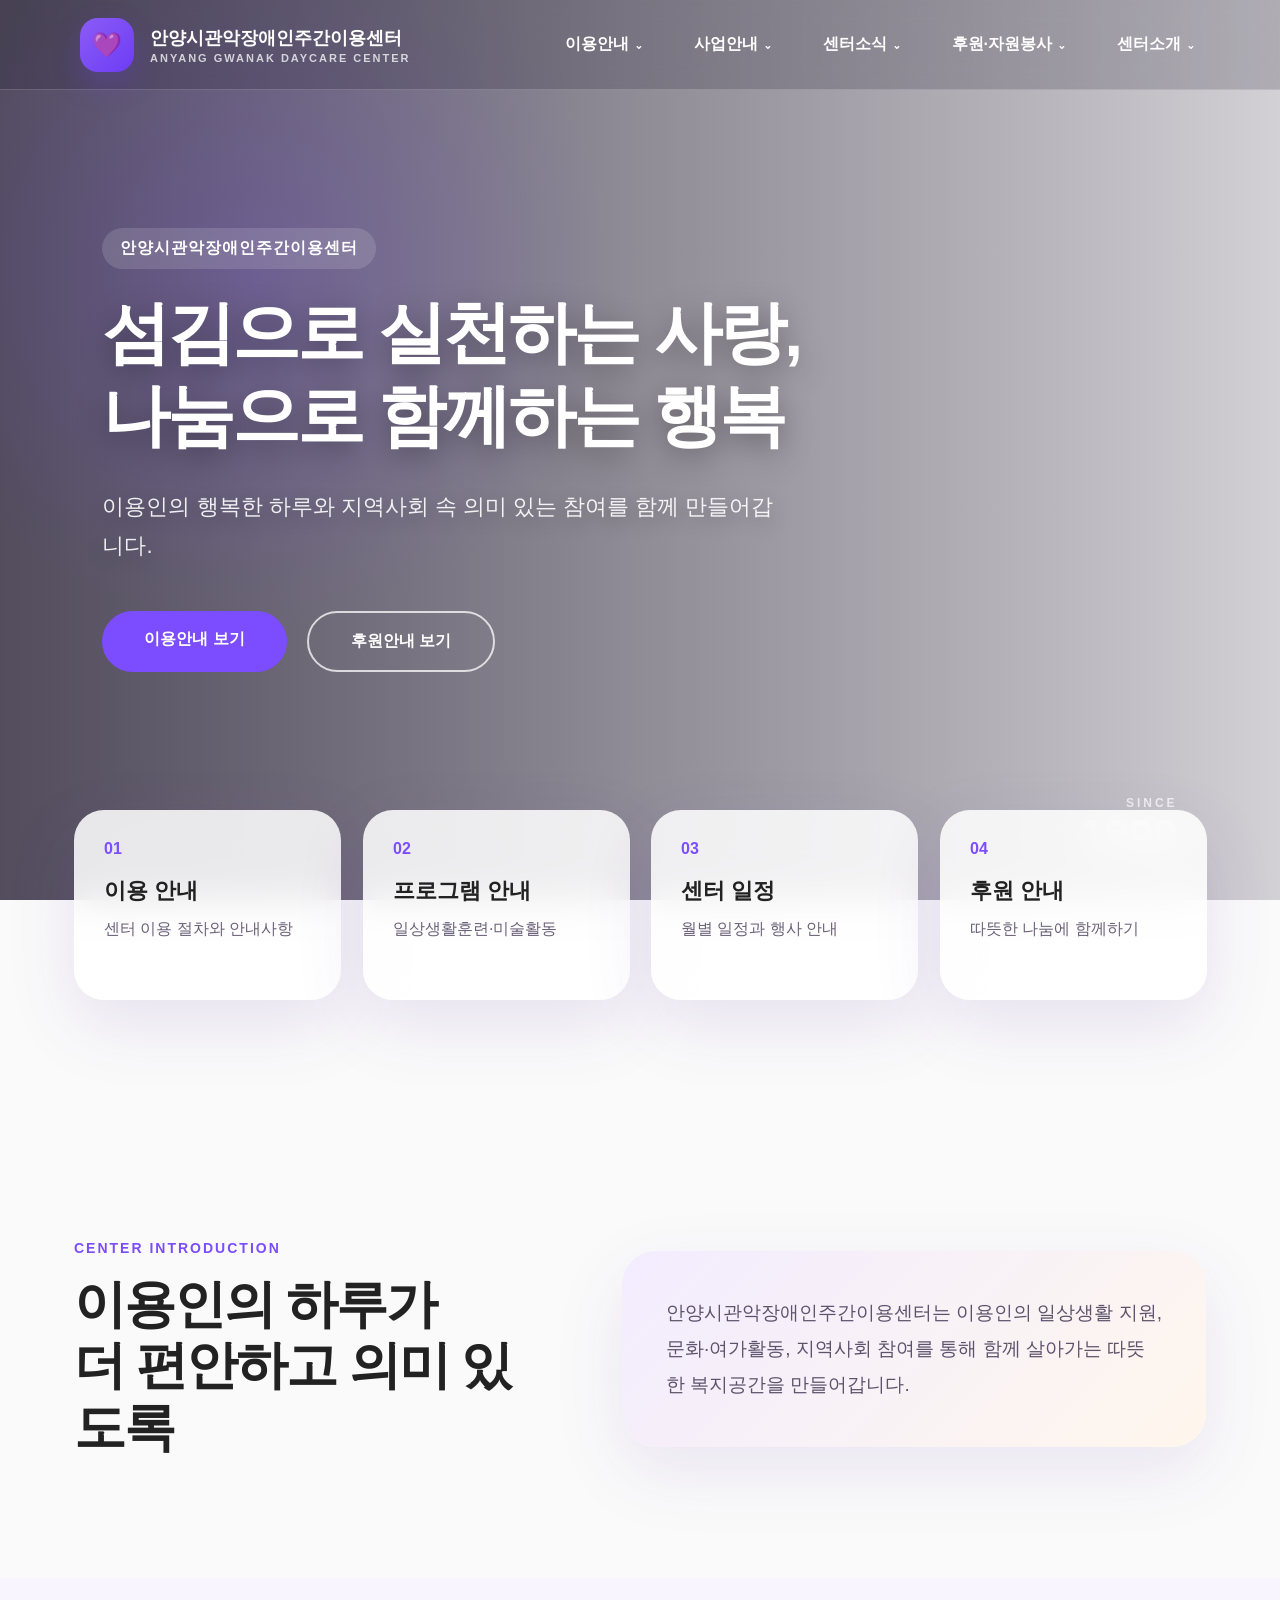
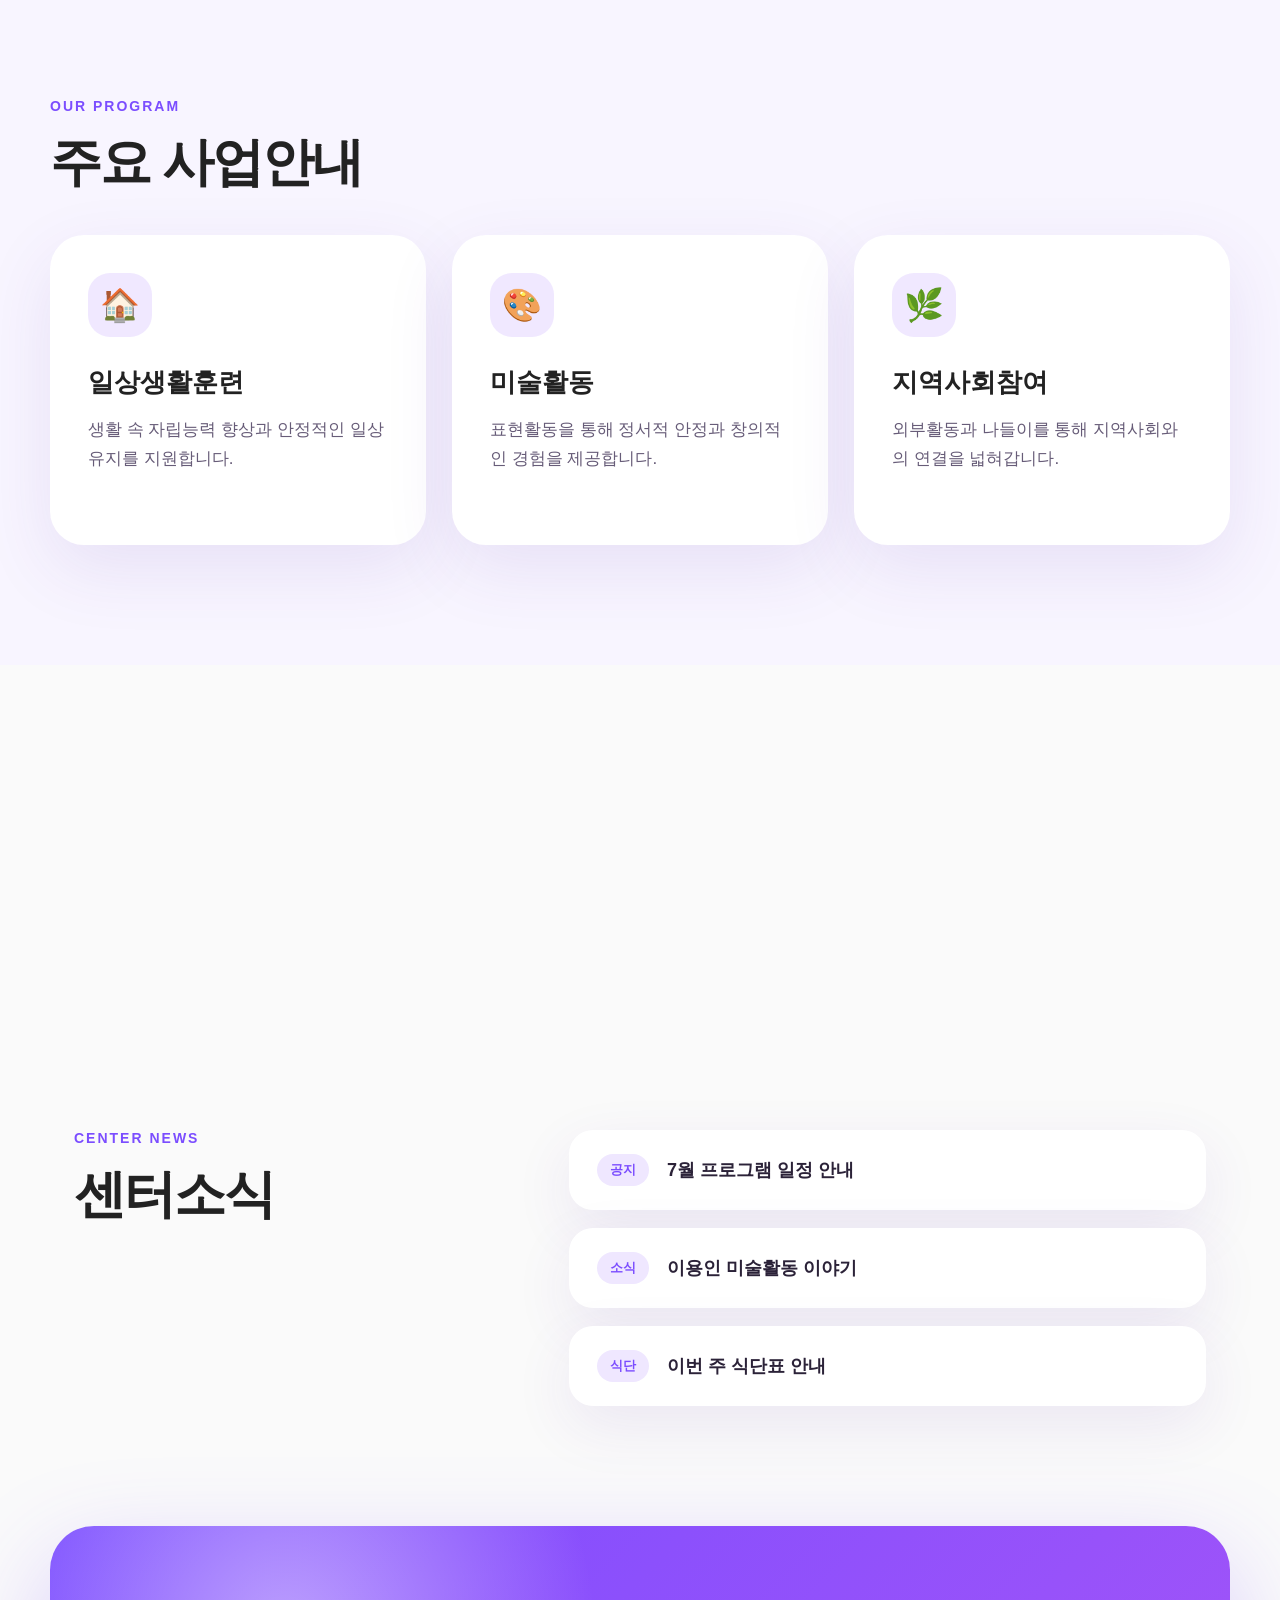
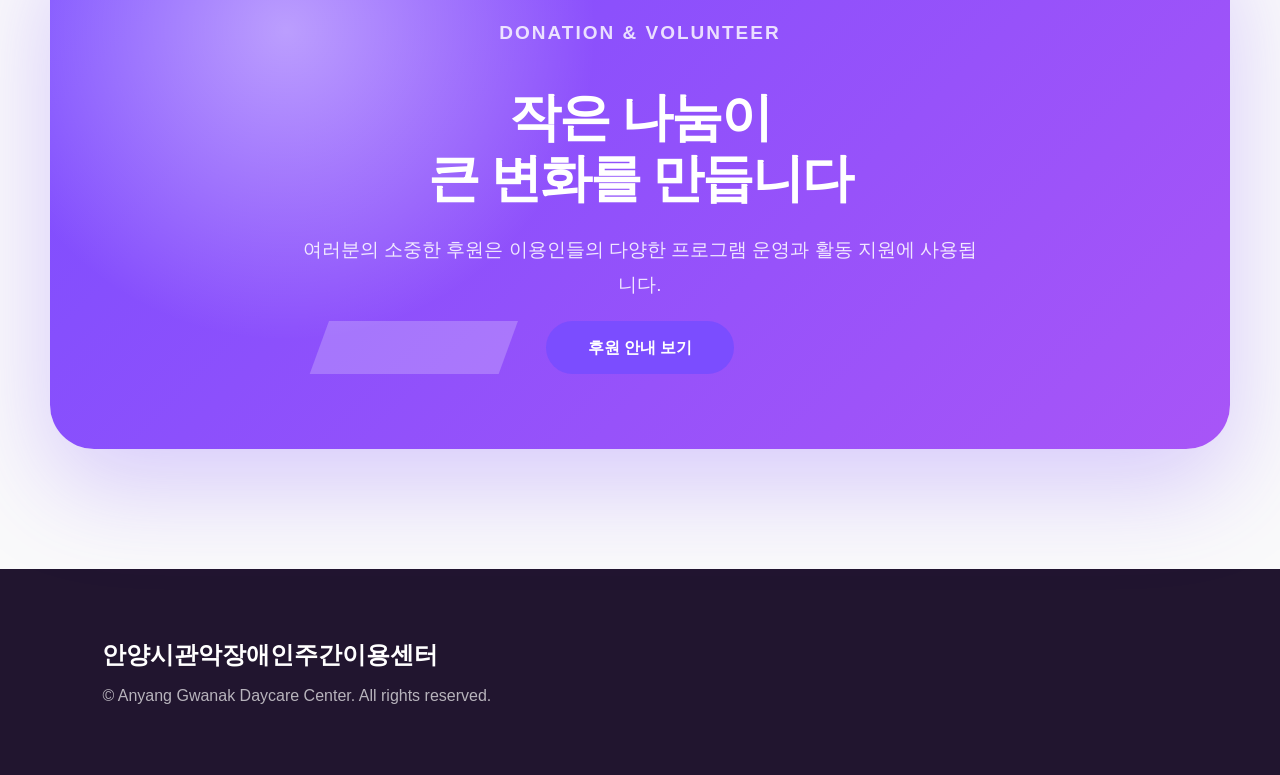
==== index.html @ 20624646 "Update index.html" ====
<!DOCTYPE html>
<html lang="ko">
<head>
  <meta charset="UTF-8" />
  <meta name="viewport" content="width=device-width, initial-scale=1.0" />
  <title>안양시관악장애인주간이용센터</title>
  <link rel="stylesheet" href="style.css" />
  <script defer src="script.js"></script>
</head>
<body>
  <header class="header">
    <a href="#" class="logo">

    <div class="logo-icon">💜</div>

    <div class="logo-text">

        <strong>안양시관악장애인주간이용센터</strong>

        <span>ANYANG GWANAK DAYCARE CENTER</span>

    </div>

</a>

    <nav class="nav">
      <div class="menu">
        <a href="pages/guide.html">이용안내 <span class="arrow">⌄</span></a>
        <div class="submenu">
          <a href="#">이용 안내</a>
          <a href="#">프로그램 안내</a>
          <a href="#">자주묻는 질문</a>
          <a href="#">찾아오시는 길</a>
        </div>
      </div>

      <div class="menu">
        <a href="pages/business.html">사업안내 <span class="arrow">⌄</span></a>
        <div class="submenu">
          <a href="#">일상생활훈련</a>
          <a href="#">미술활동</a>
        </div>
      </div>

      <div class="menu">
        <a href="#">센터소식 <span class="arrow">⌄</span></a>
        <div class="submenu">
          <a href="#">공지사항</a>
          <a href="#">센터이야기</a>
          <a href="#">센터 일정</a>
          <a href="#">식단표</a>
        </div>
      </div>

      <div class="menu">
        <a href="#">후원·자원봉사 <span class="arrow">⌄</span></a>
        <div class="submenu">
          <a href="#">후원 안내</a>
          <a href="#">자원봉사 안내</a>
          <a href="#">후원 이야기</a>
        </div>
      </div>

      <div class="menu">
       <a href="pages/center.html">센터소개 <span class="arrow">⌄</span></a>
        <div class="submenu">
          <a href="pages/greeting.html">인사말</a>
          <a href="#">법인 소개</a>
          <a href="#">센터 개요</a>
          <a href="#">미션·비전·CI</a>
          <a href="#">센터 연혁</a>
          <a href="#">직원 현황</a>
        </div>
      </div>
    </nav>
  </header>

  <main>
    <section class="hero reveal">
      <div class="hero-bg"></div>
      <p class="eyebrow">안양시관악장애인주간이용센터</p>
      <h1>섬김으로 실천하는 사랑,<br />나눔으로 함께하는 행복</h1>
      <p class="hero-desc">
        이용인의 행복한 하루와 지역사회 속 의미 있는 참여를 함께 만들어갑니다.
      </p>
      <div class="hero-buttons">
        <a href="#" class="btn primary">이용안내 보기</a>
        <a href="#" class="btn secondary">후원안내 보기</a>
      </div>
      <div class="scroll-guide">
  <span>SCROLL</span>
  <i></i>
</div>

<div class="since-box">
  <span>SINCE</span>
  <strong>1999</strong>
</div>
    </section>

    <section class="quick reveal">
      <a href="#" class="quick-card">
        <span>01</span>
        <strong>이용 안내</strong>
        <p>센터 이용 절차와 안내사항</p>
      </a>
      <a href="#" class="quick-card">
        <span>02</span>
        <strong>프로그램 안내</strong>
        <p>일상생활훈련·미술활동</p>
      </a>
      <a href="#" class="quick-card">
        <span>03</span>
        <strong>센터 일정</strong>
        <p>월별 일정과 행사 안내</p>
      </a>
      <a href="#" class="quick-card">
        <span>04</span>
        <strong>후원 안내</strong>
        <p>따뜻한 나눔에 함께하기</p>
      </a>
    </section>

    <section class="about reveal">
      <div>
        <p class="section-label">CENTER INTRODUCTION</p>
        <h2>이용인의 하루가<br />더 편안하고 의미 있도록</h2>
      </div>
      <p>
        안양시관악장애인주간이용센터는 이용인의 일상생활 지원,
        문화·여가활동, 지역사회 참여를 통해 함께 살아가는 따뜻한 복지공간을 만들어갑니다.
      </p>
    </section>

    
    <section class="program reveal">
      <div class="section-title">
        <p class="section-label">OUR PROGRAM</p>
        <h2>주요 사업안내</h2>
      </div>

      <div class="program-grid">
        <article class="program-card">
          <div class="icon">🏠</div>
          <h3>일상생활훈련</h3>
          <p>생활 속 자립능력 향상과 안정적인 일상 유지를 지원합니다.</p>
        </article>
        <article class="program-card">
          <div class="icon">🎨</div>
          <h3>미술활동</h3>
          <p>표현활동을 통해 정서적 안정과 창의적인 경험을 제공합니다.</p>
        </article>
        <article class="program-card">
          <div class="icon">🌿</div>
          <h3>지역사회참여</h3>
          <p>외부활동과 나들이를 통해 지역사회와의 연결을 넓혀갑니다.</p>
        </article>
      </div>
    </section>

<section class="stats reveal">
  <div class="stat-card">
    <strong class="counter" data-target="1999">0</strong>
    <span>개소연도</span>
  </div>

  <div class="stat-card">
    <strong><span class="counter" data-target="27">0</span>년</strong>
    <span>함께한 시간</span>
  </div>

  <div class="stat-card">
    <strong><span class="counter" data-target="26">0</span>명</strong>
    <span>이용인 현황</span>
  </div>
</section>
    <section class="news reveal">
      <div>
        <p class="section-label">CENTER NEWS</p>
        <h2>센터소식</h2>
      </div>

      <div class="news-list">
        <a href="#"><span>공지</span> 7월 프로그램 일정 안내</a>
        <a href="#"><span>소식</span> 이용인 미술활동 이야기</a>
        <a href="#"><span>식단</span> 이번 주 식단표 안내</a>
      </div>
    </section>

    <section class="donation reveal">
      <p class="section-label">DONATION & VOLUNTEER</p>
      <h2>작은 나눔이<br />큰 변화를 만듭니다</h2>
      <p>
        여러분의 소중한 후원은 이용인들의 다양한 프로그램 운영과 활동 지원에 사용됩니다.
      </p>
      <a href="#" class="btn primary">후원 안내 보기</a>
    </section>
  </main>

  <footer class="footer">
    <strong>안양시관악장애인주간이용센터</strong>
    <p>© Anyang Gwanak Daycare Center. All rights reserved.</p>
  </footer>
</body>
</html>
---- style.css ----
/* ===========================
   RESET
=========================== */

*{
    margin:0;
    padding:0;
    box-sizing:border-box;
}

html{
    scroll-behavior:smooth;
}

body{
    font-family:'Pretendard','Noto Sans KR',sans-serif;
    background:#fafafa;
    color:#222;
    overflow-x:hidden;
}

a{
    text-decoration:none;
    color:inherit;
}

img{
    width:100%;
    display:block;
}
/* ===========================
HEADER
=========================== */

.header{

    position:fixed;

    top:0;

    left:0;

    width:100%;

    height:90px;

    display:flex;

    justify-content:space-between;

    align-items:center;

    padding:0 80px;

    z-index:999;

    background:rgba(255,255,255,.65);

    backdrop-filter:blur(18px);

    border-bottom:1px solid rgba(255,255,255,.3);

    transition:.4s;
}

.logo{

    font-size:23px;

    font-weight:800;

    color:#6D3CF5;

}

.nav{

    display:flex;

    gap:40px;

}
.hero {
  height: 100vh;
  display: flex;
  flex-direction: column;
  justify-content: center;
  align-items: flex-start;
  text-align: left;
  position: relative;
  overflow: hidden;
  padding: 0 8%;
  color: white;

background:
linear-gradient(
90deg,
rgba(20,12,35,.48),
rgba(20,12,35,.10)
),
url("hero.jpg") center 22% / cover no-repeat;
}
.hero h1 {
  max-width: 900px;
  font-size: 68px;
  line-height: 1.22;
  letter-spacing: -3px;
  font-weight: 900;
  margin-bottom: 30px;
  text-shadow: 0 8px 30px rgba(0,0,0,0.35);
}
.hero-desc {
  width: 680px;
  max-width: 90%;
  font-size: 22px;
  color: rgba(255,255,255,0.9);
  line-height: 1.8;
  text-shadow: 0 6px 20px rgba(0,0,0,0.3);
}
.hero-buttons{

    display:flex;

    gap:20px;

    margin-top:45px;

}
.btn{

    padding:18px 42px;

    border-radius:999px;

    font-weight:700;

    transition:.3s;

}

.primary{

    background:#7B4DFF;

    color:white;

}

.primary:hover{

    transform:translateY(-6px);

    box-shadow:0 20px 40px rgba(123,77,255,.25);

}

.secondary{

    border:2px solid #7B4DFF;

    color:#7B4DFF;

}

.secondary:hover{

    background:#7B4DFF;

    color:white;

}
.eyebrow {
  display: inline-block;
  margin-bottom: 22px;
  padding: 10px 18px;
  border-radius: 999px;
  background: rgba(123, 77, 255, 0.1);
  color: #6d3cf5;
  font-weight: 800;
  letter-spacing: 1px;
}

.menu {
  position: relative;
}

.menu>a{

display:flex;

align-items:center;

height:90px;

padding:0 6px;

font-weight:700;

color:white;

transition:.3s;

position:relative;

}
.menu>a::after{

content:"";

position:absolute;

left:0;

bottom:24px;

width:0;

height:3px;

border-radius:20px;

background:#8B5CF6;

transition:.3s;

}

.menu:hover>a::after{

width:100%;

}

.menu:hover>a{

color:#A78BFA;

}

.submenu{

position:absolute;

top:88px;

left:50%;

transform:translateX(-50%) translateY(18px);

width:230px;

padding:14px;

background:rgba(255,255,255,.92);

backdrop-filter:blur(25px);

border-radius:22px;

box-shadow:0 30px 70px rgba(0,0,0,.12);

opacity:0;

visibility:hidden;

transition:.35s;

}

.menu:hover .submenu {
  opacity: 1;
  visibility: visible;
  transform: translateX(-50%) translateY(0);
}

.submenu a{

display:block;

padding:14px 16px;

border-radius:14px;

font-size:15px;

font-weight:600;

transition:.25s;

color:#444;

}

.submenu a:hover{

background:#F3EDFF;

color:#6D3CF5;

padding-left:24px;

}

.submenu a:hover {
  background: #f0e8ff;
  color: #6d3cf5;
}

.quick {
  max-width: 1180px;
  margin: -90px auto 120px;
  padding: 0 24px;
  display: grid;
  grid-template-columns: repeat(4, 1fr);
  gap: 22px;
  position: relative;
  z-index: 5;
}

.quick-card {
  min-height: 190px;
  padding: 30px;
  border-radius: 30px;
  background: rgba(255, 255, 255, 0.86);
  backdrop-filter: blur(18px);
  box-shadow: 0 24px 70px rgba(91, 49, 168, 0.12);
  transition: 0.3s;
}

.quick-card:hover {
  transform: translateY(-10px);
  box-shadow: 0 34px 80px rgba(91, 49, 168, 0.18);
}

.quick-card span {
  color: #7b4dff;
  font-weight: 900;
}

.quick-card strong {
  display: block;
  margin: 18px 0 10px;
  font-size: 22px;
}

.quick-card p {
  color: #6b6178;
  line-height: 1.6;
}
.about {
  max-width: 1180px;
  margin: 0 auto;
  padding: 120px 24px;
  display: grid;
  grid-template-columns: 0.9fr 1.1fr;
  gap: 70px;
  align-items: center;
}

.section-label {
  margin-bottom: 18px;
  color: #7b4dff;
  font-size: 14px;
  font-weight: 900;
  letter-spacing: 2px;
}

.about h2,
.section-title h2,
.news h2,
.donation h2 {
  font-size: 52px;
  line-height: 1.18;
  letter-spacing: -2px;
  font-weight: 900;
}

.about > p {
  padding: 44px;
  border-radius: 34px;
  background: linear-gradient(135deg, #f2ecff, #fff7ed);
  color: #5d536c;
  font-size: 19px;
  line-height: 1.9;
  box-shadow: 0 24px 70px rgba(91, 49, 168, 0.1);
}

.program {
  padding: 120px 24px;
  background: #f8f5ff;
}

.section-title {
  max-width: 1180px;
  margin: 0 auto 42px;
}

.program-grid {
  max-width: 1180px;
  margin: 0 auto;
  display: grid;
  grid-template-columns: repeat(3, 1fr);
  gap: 26px;
}

.program-card {
  min-height: 310px;
  padding: 38px;
  border-radius: 34px;
  background: white;
  box-shadow: 0 24px 70px rgba(91, 49, 168, 0.1);
  transition: 0.3s;
}

.program-card:hover {
  transform: translateY(-10px);
  box-shadow: 0 36px 90px rgba(91, 49, 168, 0.16);
}

.icon {
  width: 64px;
  height: 64px;
  margin-bottom: 28px;
  display: flex;
  align-items: center;
  justify-content: center;
  border-radius: 22px;
  background: #f0e8ff;
  font-size: 32px;
}

.program-card h3 {
  margin-bottom: 16px;
  font-size: 26px;
}

.program-card p {
  color: #675c78;
  font-size: 17px;
  line-height: 1.7;
}
.news {
  max-width: 1180px;
  margin: 0 auto;
  padding: 120px 24px;
  display: grid;
  grid-template-columns: 0.8fr 1.2fr;
  gap: 70px;
  align-items: start;
}

.news-list {
  display: grid;
  gap: 18px;
}

.news-list a {
  display: flex;
  align-items: center;
  gap: 18px;
  padding: 24px 28px;
  border-radius: 24px;
  background: white;
  box-shadow: 0 20px 60px rgba(91, 49, 168, 0.09);
  color: #2b2238;
  font-size: 18px;
  font-weight: 700;
  transition: 0.3s;
}

.news-list a:hover {
  transform: translateX(10px);
  background: #f7f2ff;
}

.news-list span {
  padding: 7px 13px;
  border-radius: 999px;
  background: #efe7ff;
  color: #7b4dff;
  font-size: 13px;
  font-weight: 900;
}

.donation {
  margin: 0 auto 120px;
  max-width: 1180px;
  padding: 90px 50px;
  text-align: center;
  border-radius: 44px;
  background:
    radial-gradient(circle at 20% 20%, rgba(255,255,255,0.45), transparent 30%),
    linear-gradient(135deg, #7b4dff, #a855f7);
  color: white;
  box-shadow: 0 36px 100px rgba(123, 77, 255, 0.28);
}

.donation .section-label {
  color: rgba(255, 255, 255, 0.82);
}

.donation h2 {
  margin-bottom: 24px;
}

.donation p {
  max-width: 680px;
  margin: 0 auto 36px;
  color: rgba(255, 255, 255, 0.86);
  font-size: 19px;
  line-height: 1.8;
}

.footer {
  padding: 70px 8%;
  background: #21152f;
  color: white;
}

.footer strong {
  display: block;
  margin-bottom: 16px;
  font-size: 24px;
}

.footer p {
  color: rgba(255, 255, 255, 0.68);
}
/* ===========================
SCROLL ANIMATION
=========================== */

.reveal{

    opacity:0;

    transform:translateY(80px);

    transition:1s;

}

.reveal.active{

    opacity:1;

    transform:translateY(0);

}
/* ===========================
   HOVER EFFECTS
=========================== */

.program-card,
.quick-card,
.news-list a {
  will-change: transform;
}

.btn {
  position: relative;
  overflow: hidden;
}

.btn::after {
  content: "";
  position: absolute;
  inset: 0;
  background: rgba(255,255,255,0.22);
  transform: translateX(-120%) skewX(-20deg);
  transition: 0.5s;
}

.btn:hover::after {
  transform: translateX(120%) skewX(-20deg);
}


/* ===========================
   RESPONSIVE
=========================== */

@media (max-width: 1024px) {
  .header {
    padding: 0 28px;
  }

  .nav {
    gap: 22px;
  }

  .hero h1 {
    font-size: 56px;
  }

  .quick {
    grid-template-columns: repeat(2, 1fr);
  }

  .about,
  .news {
    grid-template-columns: 1fr;
  }

  .program-grid {
    grid-template-columns: 1fr;
  }
}

@media (max-width: 768px) {
  .header {
    height: auto !important;
    min-height: 78px;
    padding: 18px 20px;
    display: block;
    text-align: center;
  }

  .logo {
    display: block;
    margin-bottom: 10px;
    font-size: 18px;
  }

  .nav {
    flex-wrap: wrap;
    justify-content: center;
    gap: 12px;
  }

  .menu > a {
    padding: 8px 0;
    font-size: 14px;
  }

  .submenu {
    display: none;
  }

  .hero {
    height: auto;
    min-height: 92vh;
    padding: 160px 22px 110px;
  }

  .hero h1 {
    font-size: 42px;
    letter-spacing: -1.5px;
  }

  .hero-desc {
    font-size: 17px;
  }

  .hero-buttons {
    flex-direction: column;
    width: 100%;
    max-width: 320px;
  }

  .btn {
    text-align: center;
  }

  .quick {
    margin: -60px auto 70px;
    grid-template-columns: 1fr;
  }

  .about,
  .program,
  .news {
    padding: 80px 22px;
  }

  .about h2,
  .section-title h2,
  .news h2,
  .donation h2 {
    font-size: 36px;
  }

  .about > p {
    padding: 30px;
    font-size: 17px;
  }

  .donation {
    margin: 0 22px 80px;
    padding: 64px 26px;
    border-radius: 34px;
  }

  .footer {
    padding: 54px 22px;
  }
}
.stats {
  max-width: 1180px;
  margin: 0 auto 120px;
  padding: 0 24px;
  display: grid;
  grid-template-columns: repeat(3, 1fr);
  gap: 22px;
}

.stat-card {
  padding: 34px 24px;
  border-radius: 30px;
  text-align: center;
  background: #fff;
  box-shadow: 0 24px 70px rgba(91, 49, 168, 0.1);
}

.stat-card strong {
  display: block;
  font-size: 46px;
  color: #7b4dff;
  font-weight: 900;
}

.stat-card span {
  display: block;
  margin-top: 10px;
  color: #5d536c;
  font-weight: 700;
}

@media (max-width: 768px) {
  .stats {
    grid-template-columns: repeat(1fr);
    margin-bottom: 80px;
  }

  .stat-card strong {
    font-size: 36px;
  }
}
/* ======================
LOGO
====================== */

.logo{

display:flex;

align-items:center;

gap:16px;

}

.logo-icon{

width:54px;

height:54px;

border-radius:18px;

background:linear-gradient(135deg,#8B5CF6,#6D3CF5);

display:flex;

justify-content:center;

align-items:center;

font-size:24px;

box-shadow:0 12px 28px rgba(109,60,245,.25);

}

.logo-text{

display:flex;

flex-direction:column;

}

.logo-text strong{

font-size:18px;

font-weight:800;

color:white;

}

.logo-text span{

font-size:11px;

letter-spacing:2px;

color:rgba(255,255,255,.75);

margin-top:2px;

}
/* ======================
   HEADER SCROLLED STATE
====================== */

.header.scrolled {
  height: 74px;
  background: rgba(255,255,255,0.92);
  backdrop-filter: blur(20px);
  box-shadow: 0 12px 40px rgba(0,0,0,.08);
}

/* 로고 */
.header.scrolled .logo-text strong {
  color: #222;
}

.header.scrolled .logo-text span {
  color: #666;
}

/* 메뉴 */
.header.scrolled .menu > a {
  color: #222;
  text-shadow: none;
}

/* 메뉴 Hover */
.header.scrolled .menu:hover > a {
  color: #6D3CF5;
}


/* ======================
   HERO ZOOM EFFECT
====================== */

.hero {
  background-attachment: fixed;
}

.hero::after {
  content: "";
  position: absolute;
  inset: 0;
  background:
    radial-gradient(circle at 20% 30%, rgba(123,77,255,.22), transparent 30%),
    linear-gradient(
      90deg,
      rgba(20,12,35,.48),
      rgba(20,12,35,.24),
      rgba(20,12,35,.08)
    );
  z-index: 0;
}

.hero > * {
  position: relative;
  z-index: 1;
}

.hero h1 {
  animation: heroTitle 1.1s ease both;
}

.hero-desc,
.hero-buttons,
.eyebrow {
  animation: heroFade 1.1s ease both;
}

.hero-desc {
  animation-delay: .15s;
}

.hero-buttons {
  animation-delay: .3s;
}

@keyframes heroTitle {
  from {
    opacity: 0;
    transform: translateY(34px);
  }
  to {
    opacity: 1;
    transform: translateY(0);
  }
}

@keyframes heroFade {
  from {
    opacity: 0;
    transform: translateY(24px);
  }
  to {
    opacity: 1;
    transform: translateY(0);
  }
}
/* HEADER FIX */
.header {
  background: rgba(20, 12, 35, 0.18) !important;
  backdrop-filter: blur(14px);
  border-bottom: 1px solid rgba(255,255,255,0.18);
}

.header .menu > a,
.header .logo-text strong {
  color: white !important;
}

.header .logo-text span {
  color: rgba(255,255,255,0.75) !important;
}

.header.scrolled {
  background: rgba(255,255,255,0.94) !important;
  box-shadow: 0 12px 40px rgba(0,0,0,.08);
}

.header.scrolled .menu > a,
.header.scrolled .logo-text strong {
  color: #222 !important;
}

.header.scrolled .logo-text span {
  color: #666 !important;
}
/* ======================
   NAV ARROW
====================== */

.arrow {
  display: inline-block;
  margin-left: 6px;
  font-size: 13px;
  transition: transform .3s;
}

.menu:hover .arrow {
  transform: rotate(180deg);
}


/* ======================
   HERO DETAILS
====================== */

.scroll-guide {
  position: absolute;
  left: 8%;
  bottom: 42px;
  display: flex;
  align-items: center;
  gap: 14px;
  color: rgba(255,255,255,.85);
  font-size: 12px;
  font-weight: 800;
  letter-spacing: 3px;
}

.scroll-guide i {
  display: block;
  width: 42px;
  height: 1px;
  background: rgba(255,255,255,.7);
  position: relative;
  overflow: hidden;
}

.scroll-guide i::after {
  content: "";
  position: absolute;
  left: -100%;
  top: 0;
  width: 100%;
  height: 100%;
  background: white;
  animation: scrollLine 1.8s infinite;
}

@keyframes scrollLine {
  to {
    left: 100%;
  }
}

.since-box {
  position: absolute;
  right: 8%;
  bottom: 42px;
  color: white;
  text-align: right;
}

.since-box span {
  display: block;
  font-size: 12px;
  font-weight: 800;
  letter-spacing: 3px;
  opacity: .72;
}

.since-box strong {
  display: block;
  margin-top: 4px;
  font-size: 44px;
  line-height: 1;
  font-weight: 900;
}


/* Hero text refinement */

.hero .eyebrow {
  background: rgba(255,255,255,.14);
  color: white;
  backdrop-filter: blur(10px);
}

.hero .secondary {
  color: white;
  border-color: rgba(255,255,255,.75);
}

.hero .secondary:hover {
  background: white;
  color: #6D3CF5;
}
/* ======================
   SUB PAGE
====================== */

.sub-page {
  background: #fff;
}

.sub-hero {
  min-height: 46vh;
  padding: 160px 8% 80px;
  background:
    linear-gradient(135deg, rgba(123,77,255,.12), rgba(255,247,237,.9)),
    #fff;
}

.sub-hero h1 {
  margin-top: 14px;
  font-size: 64px;
  letter-spacing: -3px;
  font-weight: 900;
  color: #21152f;
}

.sub-hero p:last-child {
  margin-top: 18px;
  font-size: 20px;
  color: #675c78;
}

.greeting-wrap {
  max-width: 1180px;
  margin: 0 auto;
  padding: 110px 24px 130px;
  display: grid;
  grid-template-columns: 0.9fr 1.1fr;
  gap: 80px;
}

.greeting-title span {
  color: #7b4dff;
  font-weight: 900;
  letter-spacing: 2px;
}

.greeting-title h2 {
  margin-top: 18px;
  font-size: 42px;
  line-height: 1.35;
  letter-spacing: -2px;
}

.greeting-content {
  padding: 48px;
  border-radius: 36px;
  background: #f8f5ff;
}

.greeting-content p {
  margin-bottom: 22px;
  color: #4f455e;
  font-size: 18px;
  line-height: 1.9;
}

.signature {
  margin-top: 42px;
  padding-top: 28px;
  border-top: 1px solid rgba(123,77,255,.16);
  text-align: right;
}

.signature span {
  display: block;
  color: #766985;
  font-weight: 700;
}

.signature strong {
  display: block;
  margin-top: 8px;
  font-size: 28px;
  color: #21152f;
}

@media (max-width: 768px) {
  .sub-hero {
    padding: 140px 22px 70px;
  }

  .sub-hero h1 {
    font-size: 46px;
  }

  .greeting-wrap {
    grid-template-columns: 1fr;
    padding: 80px 22px;
    gap: 40px;
  }

  .greeting-title h2 {
    font-size: 32px;
  }

  .greeting-content {
    padding: 32px;
  }
}
/* ======================
   SUB COMMON LAYOUT
====================== */

.breadcrumb {
  max-width: 1180px;
  margin: 34px auto 0;
  padding: 0 24px;
  display: flex;
  gap: 10px;
  align-items: center;
  color: #766985;
  font-size: 14px;
  font-weight: 700;
}

.breadcrumb a {
  color: #7b4dff;
}

.breadcrumb span::before,
.breadcrumb strong::before {
  content: ">";
  margin-right: 10px;
  color: #c4b5d8;
}

.breadcrumb strong {
  color: #21152f;
}

.sub-layout {
  max-width: 1180px;
  margin: 0 auto;
  padding: 70px 24px 130px;
  display: grid;
  grid-template-columns: 260px 1fr;
  gap: 70px;
  align-items: start;
}

.side-menu {
  position: sticky;
  top: 110px;
  padding: 28px;
  border-radius: 28px;
  background: #f8f5ff;
}

.side-menu h3 {
  margin-bottom: 18px;
  font-size: 24px;
  color: #21152f;
}

.side-menu a {
  display: block;
  padding: 14px 16px;
  border-radius: 14px;
  color: #5d536c;
  font-weight: 800;
  transition: 0.25s;
}

.side-menu a:hover,
.side-menu a.active {
  background: white;
  color: #7b4dff;
  box-shadow: 0 12px 28px rgba(91,49,168,.1);
}

.sub-content {
  min-width: 0;
}

.sub-content.greeting-content {
  padding: 54px;
  border-radius: 38px;
  background: white;
  box-shadow: 0 30px 80px rgba(91,49,168,.1);
}

@media (max-width: 768px) {
  .breadcrumb {
    margin-top: 24px;
    overflow-x: auto;
    white-space: nowrap;
  }

  .sub-layout {
    grid-template-columns: 1fr;
    padding: 50px 22px 90px;
    gap: 32px;
  }

  .side-menu {
    position: static;
  }

  .sub-content.greeting-content {
    padding: 32px;
  }
}
/* ==========================
CENTER MENU
========================== */

.center-menu{

max-width:1200px;

margin:90px auto 140px;

padding:0 24px;

display:grid;

grid-template-columns:repeat(2,1fr);

gap:30px;

}

.center-card{

display:flex;

justify-content:space-between;

align-items:center;

padding:42px;

border-radius:30px;

background:white;

box-shadow:0 20px 60px rgba(0,0,0,.08);

transition:.35s;

}

.center-card:hover{

transform:translateY(-10px);

box-shadow:0 30px 80px rgba(109,60,245,.15);

}

.center-card span{

color:#7B4DFF;

font-weight:900;

}

.center-card h3{

margin:12px 0;

font-size:28px;

}

.center-card p{

color:#666;

line-height:1.7;

}

.center-card strong{

font-size:38px;

color:#7B4DFF;

transition:.3s;

}

.center-card:hover strong{

transform:translateX(8px);

}

@media(max-width:768px){

.center-menu{

grid-template-columns:1fr;

}

}
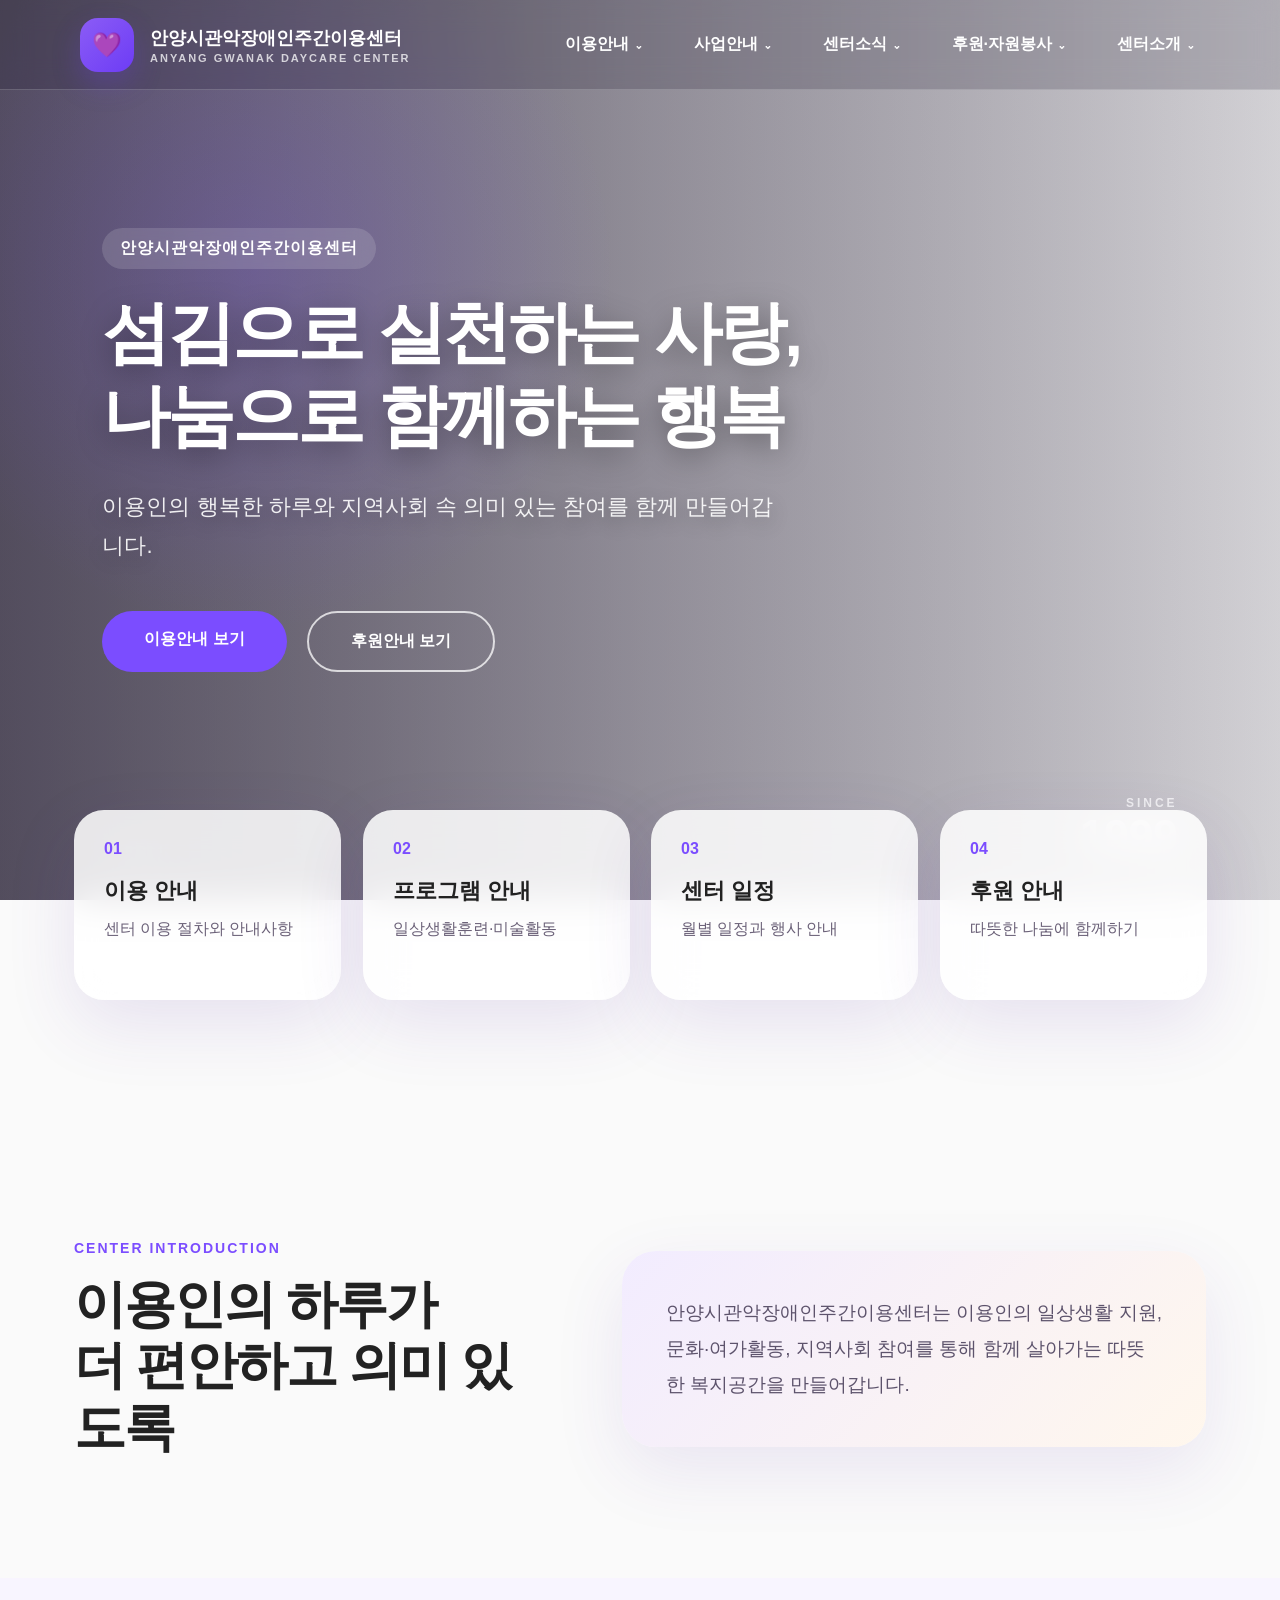
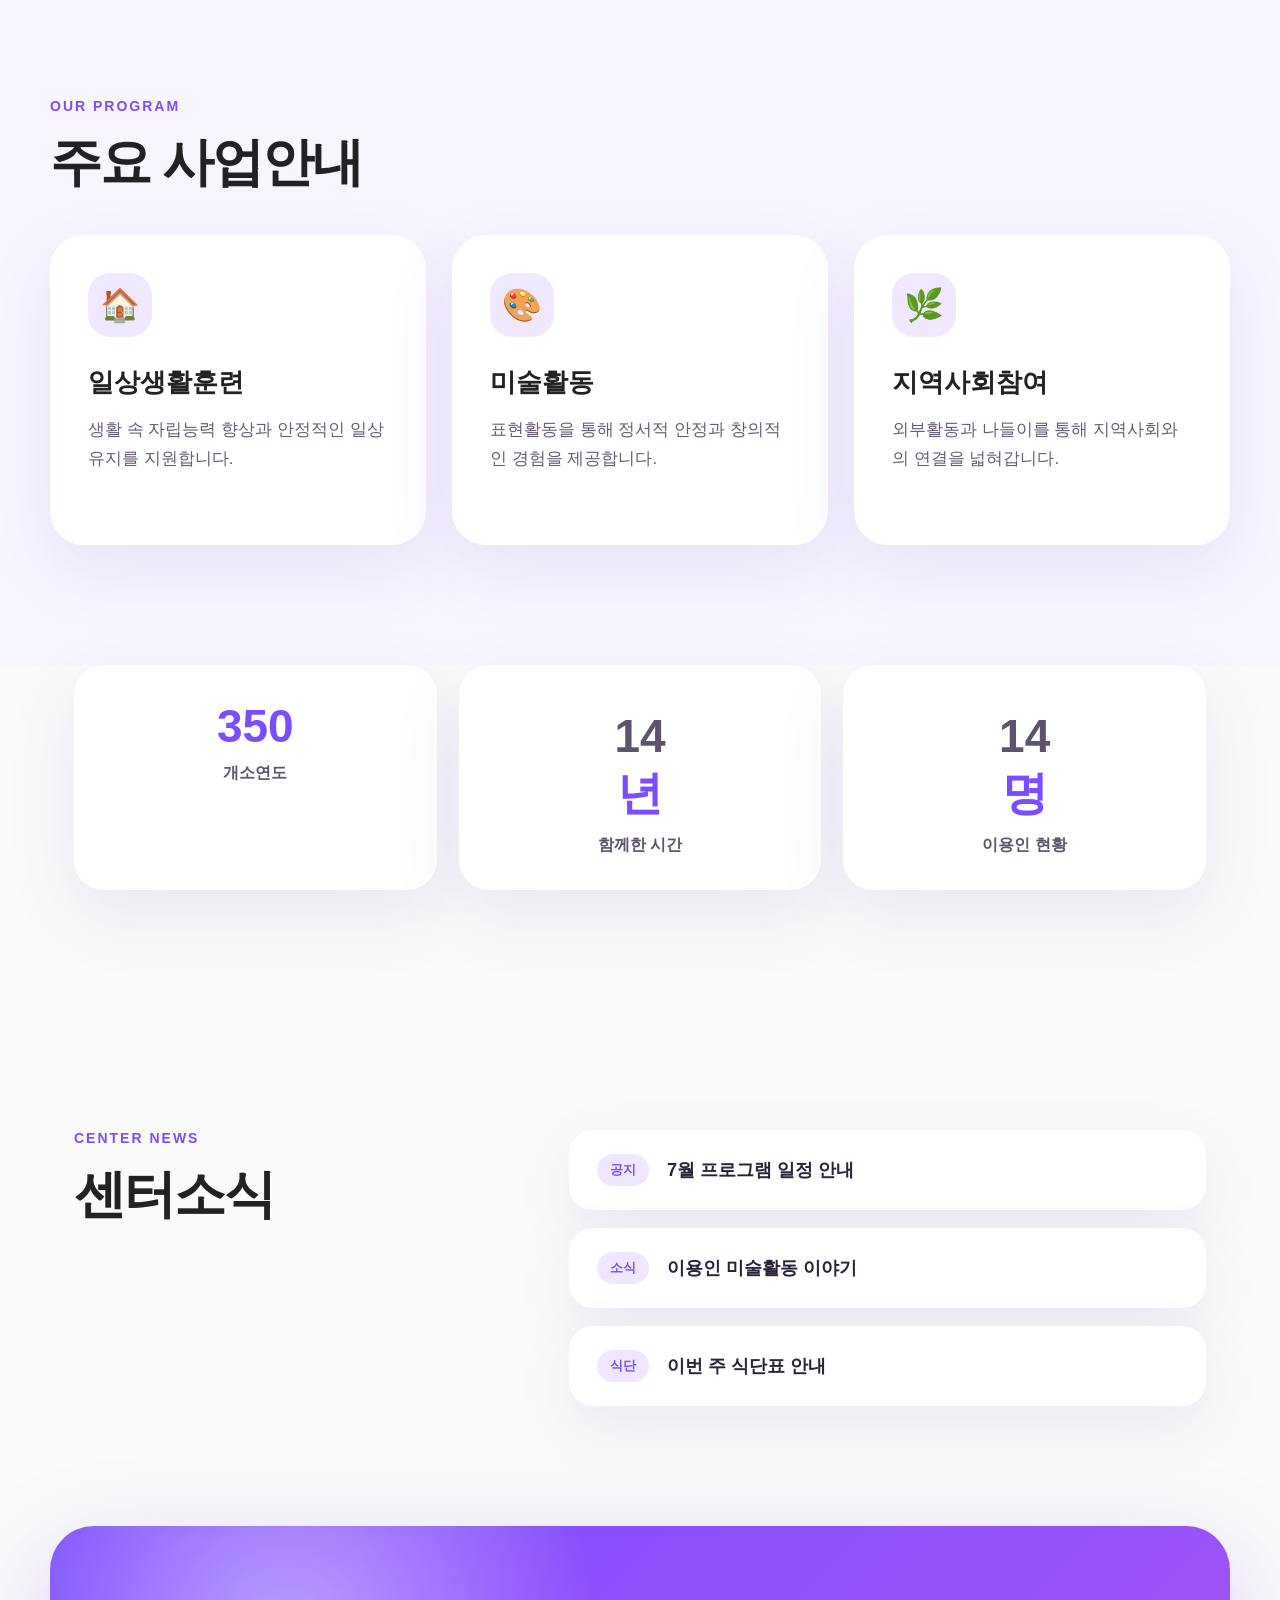
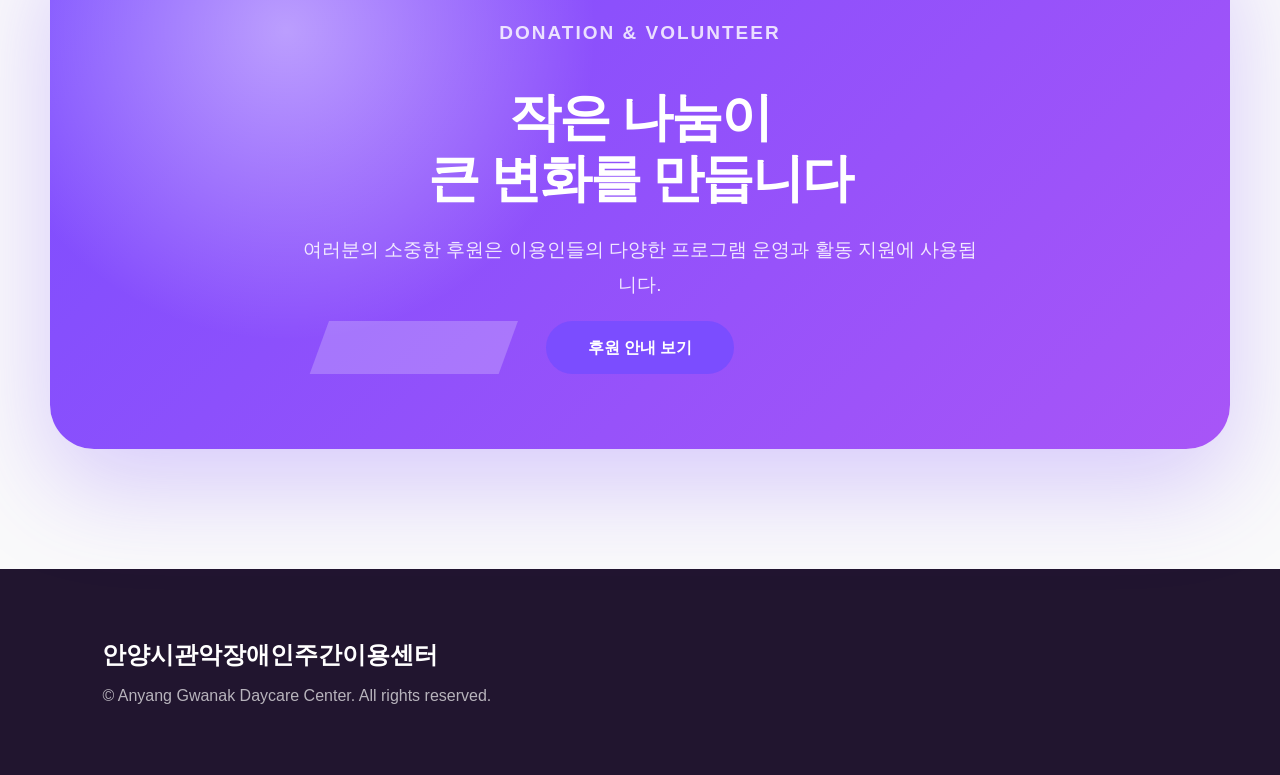
==== commit 8471f94a: "Update index.html" ====
--- a/index.html
+++ b/index.html
@@ -43,7 +43,7 @@
       </div>
 
       <div class="menu">
-        <a href="#">센터소식 <span class="arrow">⌄</span></a>
+        <a href="pages/news.html">센터소식 <span class="arrow">⌄</span></a>
         <div class="submenu">
           <a href="#">공지사항</a>
           <a href="#">센터이야기</a>
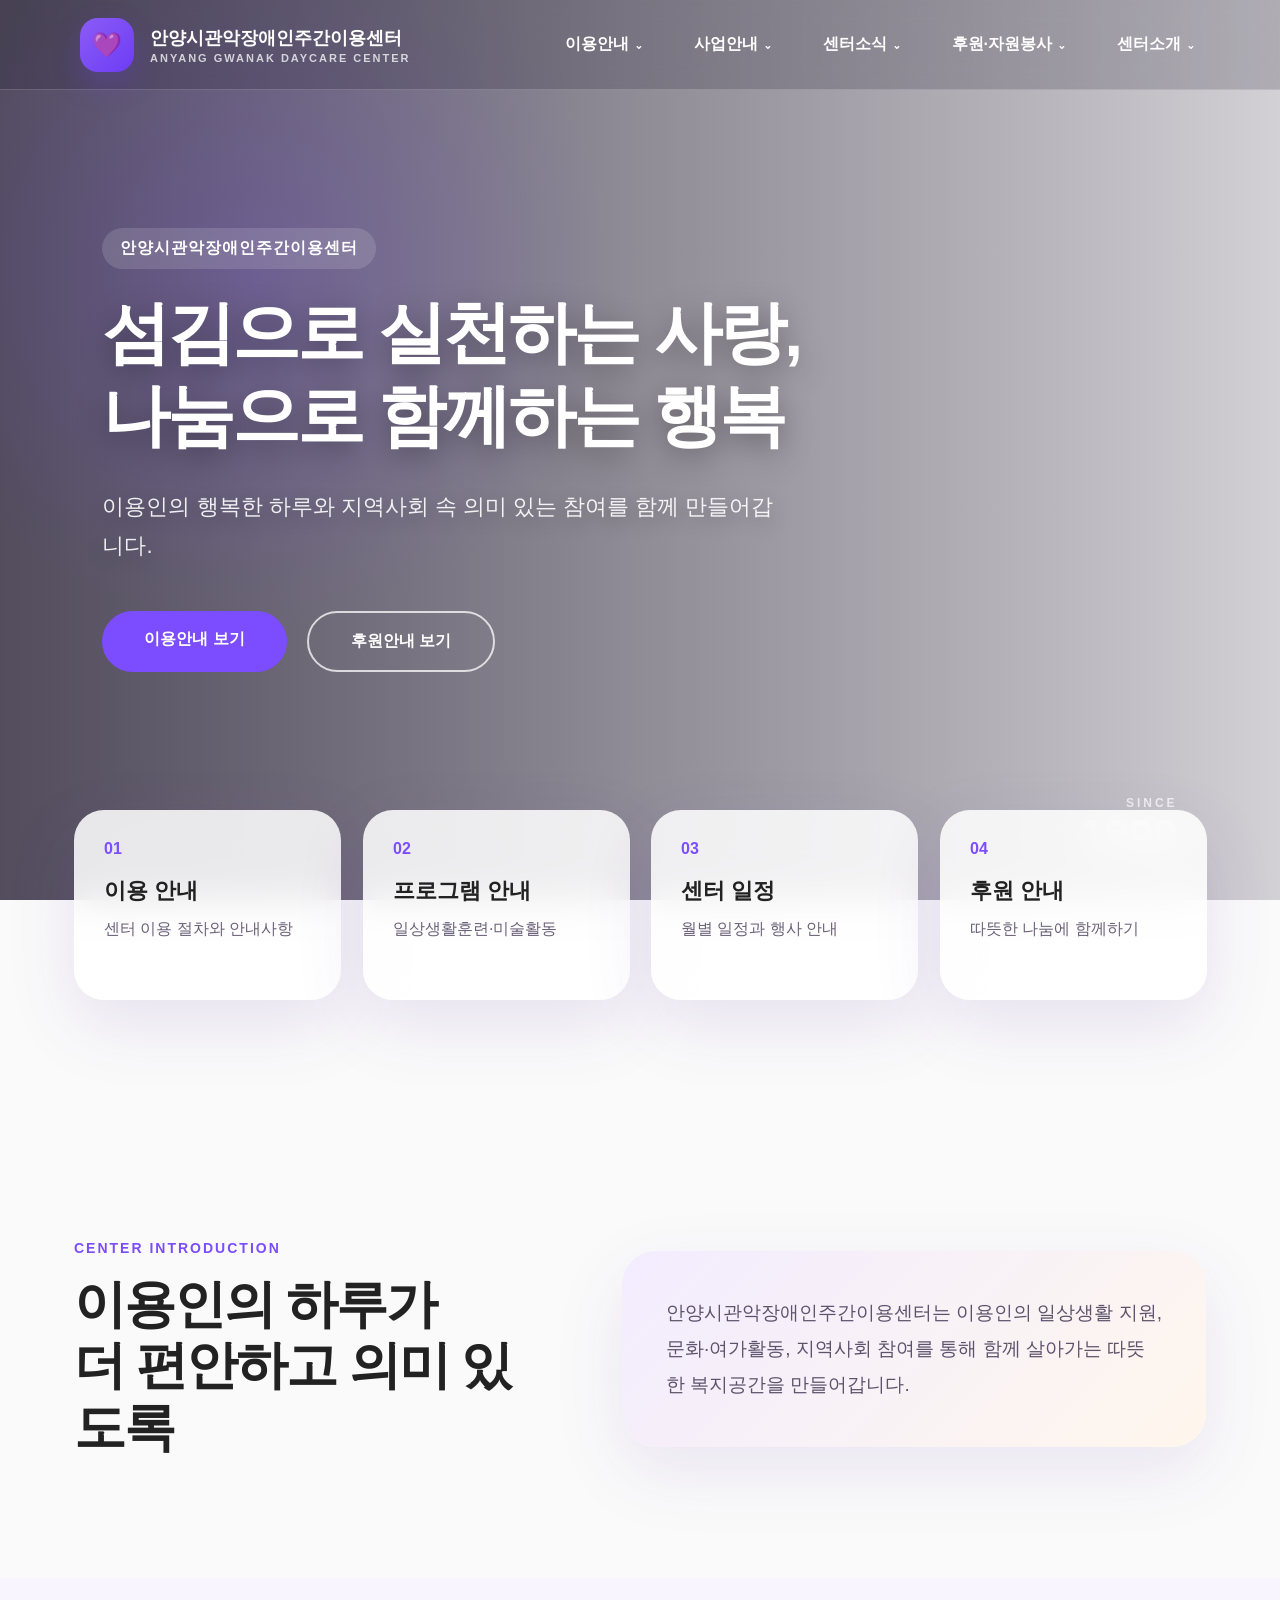
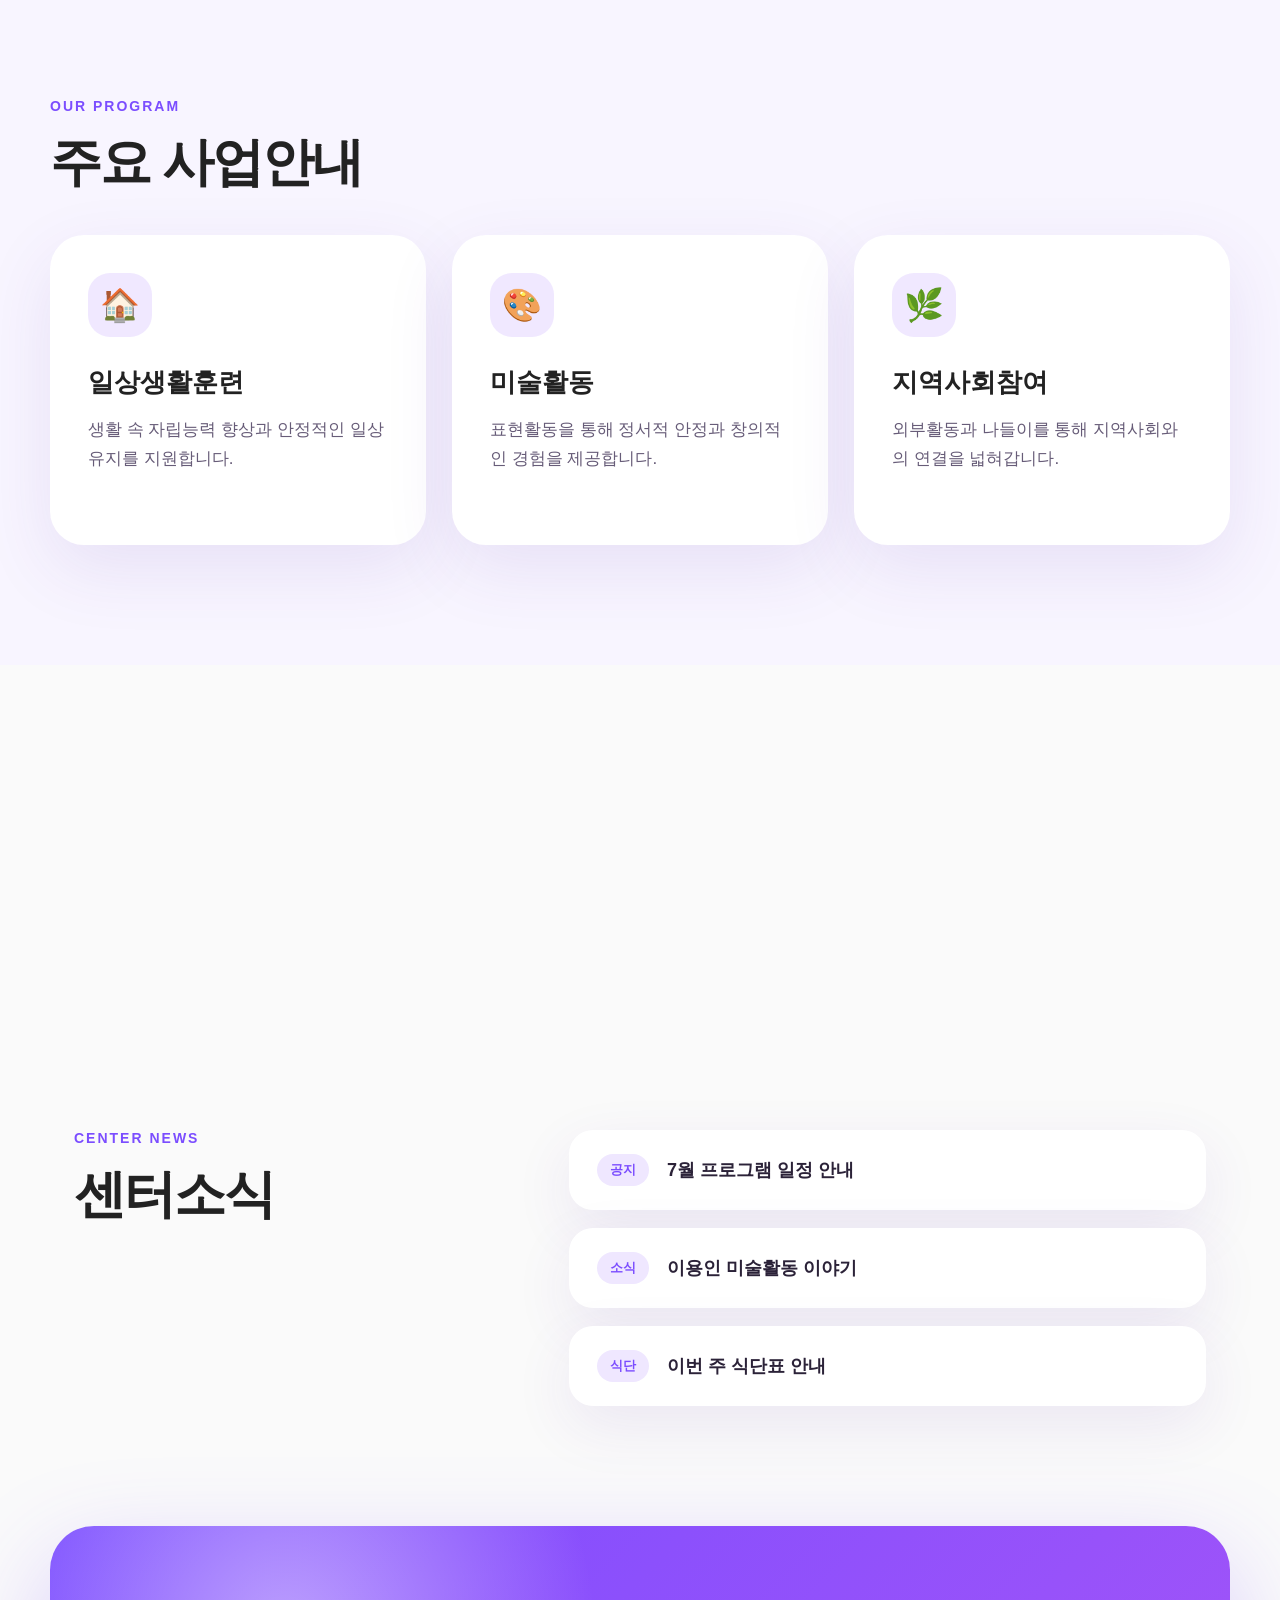
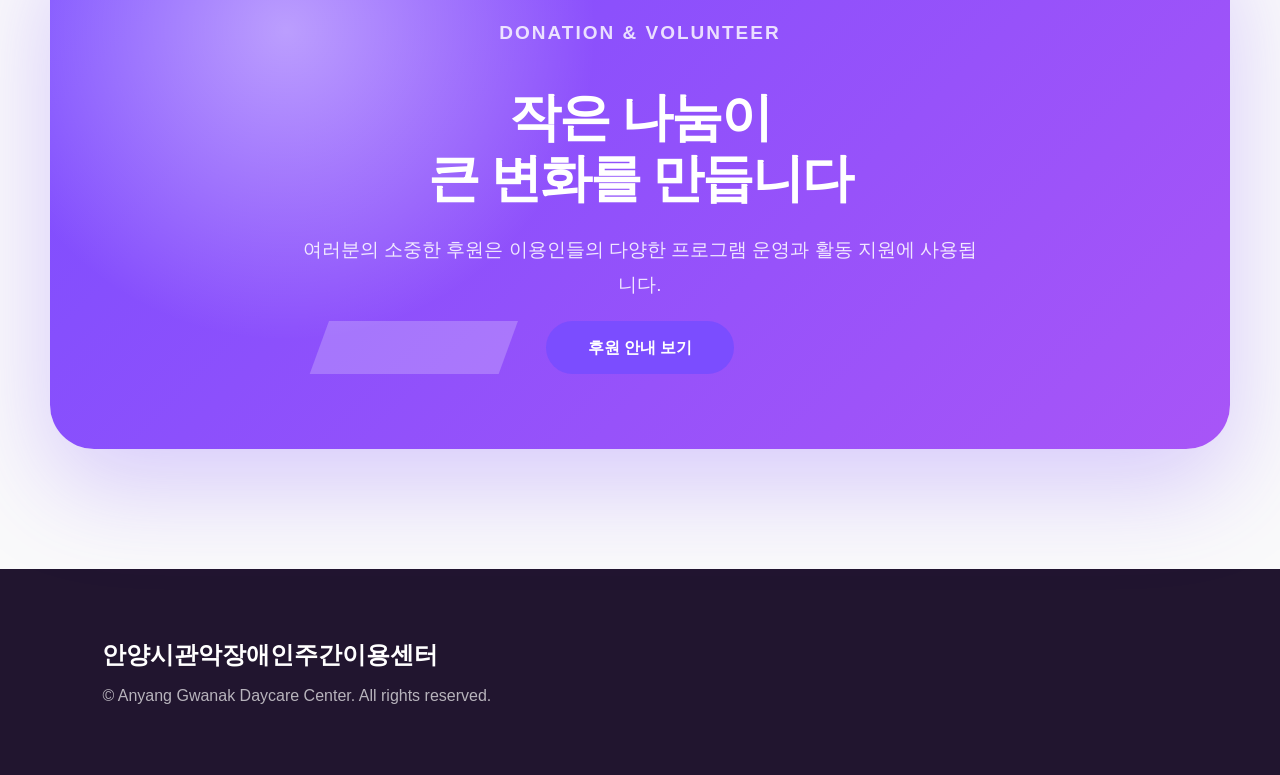
==== commit a462063e: "Update index.html" ====
--- a/index.html
+++ b/index.html
@@ -53,7 +53,7 @@
       </div>
 
       <div class="menu">
-        <a href="#">후원·자원봉사 <span class="arrow">⌄</span></a>
+       <a href="pages/support.html">후원·자원봉사 <span class="arrow">⌄</span></a>
         <div class="submenu">
           <a href="#">후원 안내</a>
           <a href="#">자원봉사 안내</a>
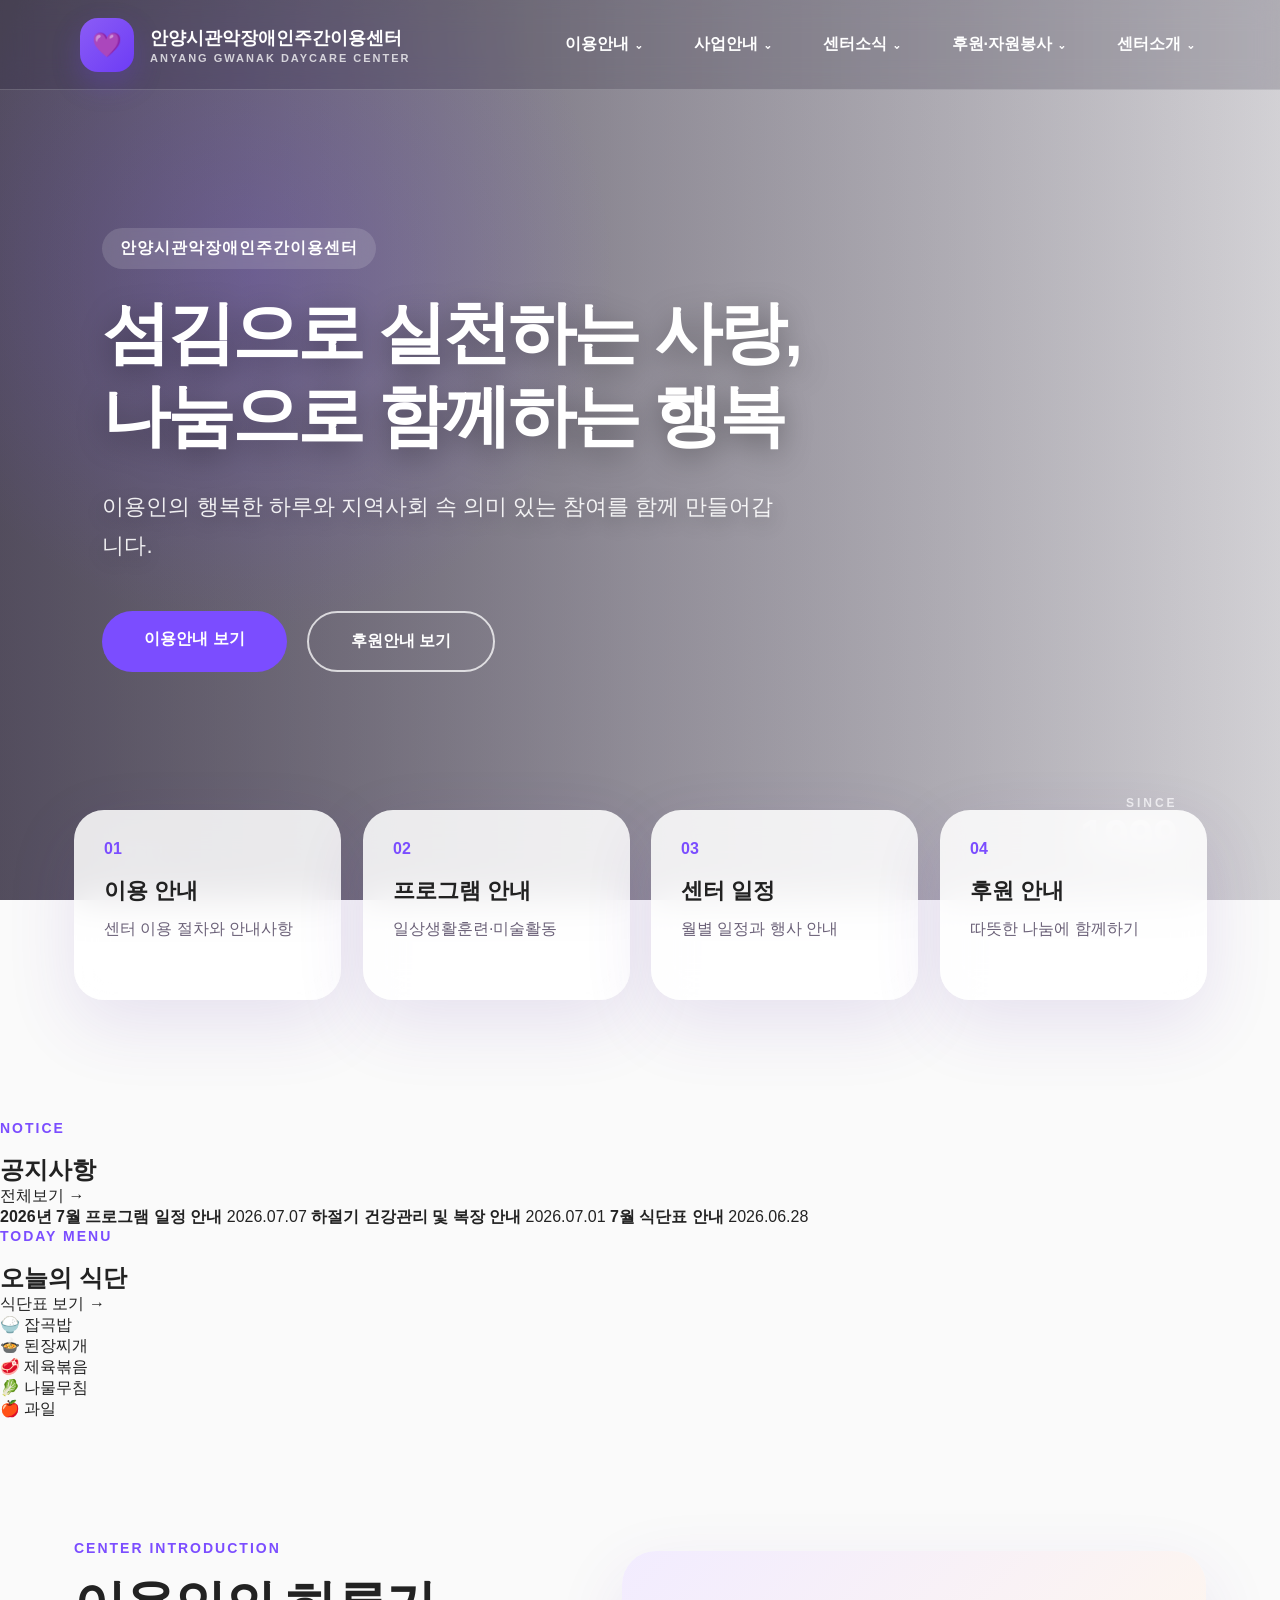
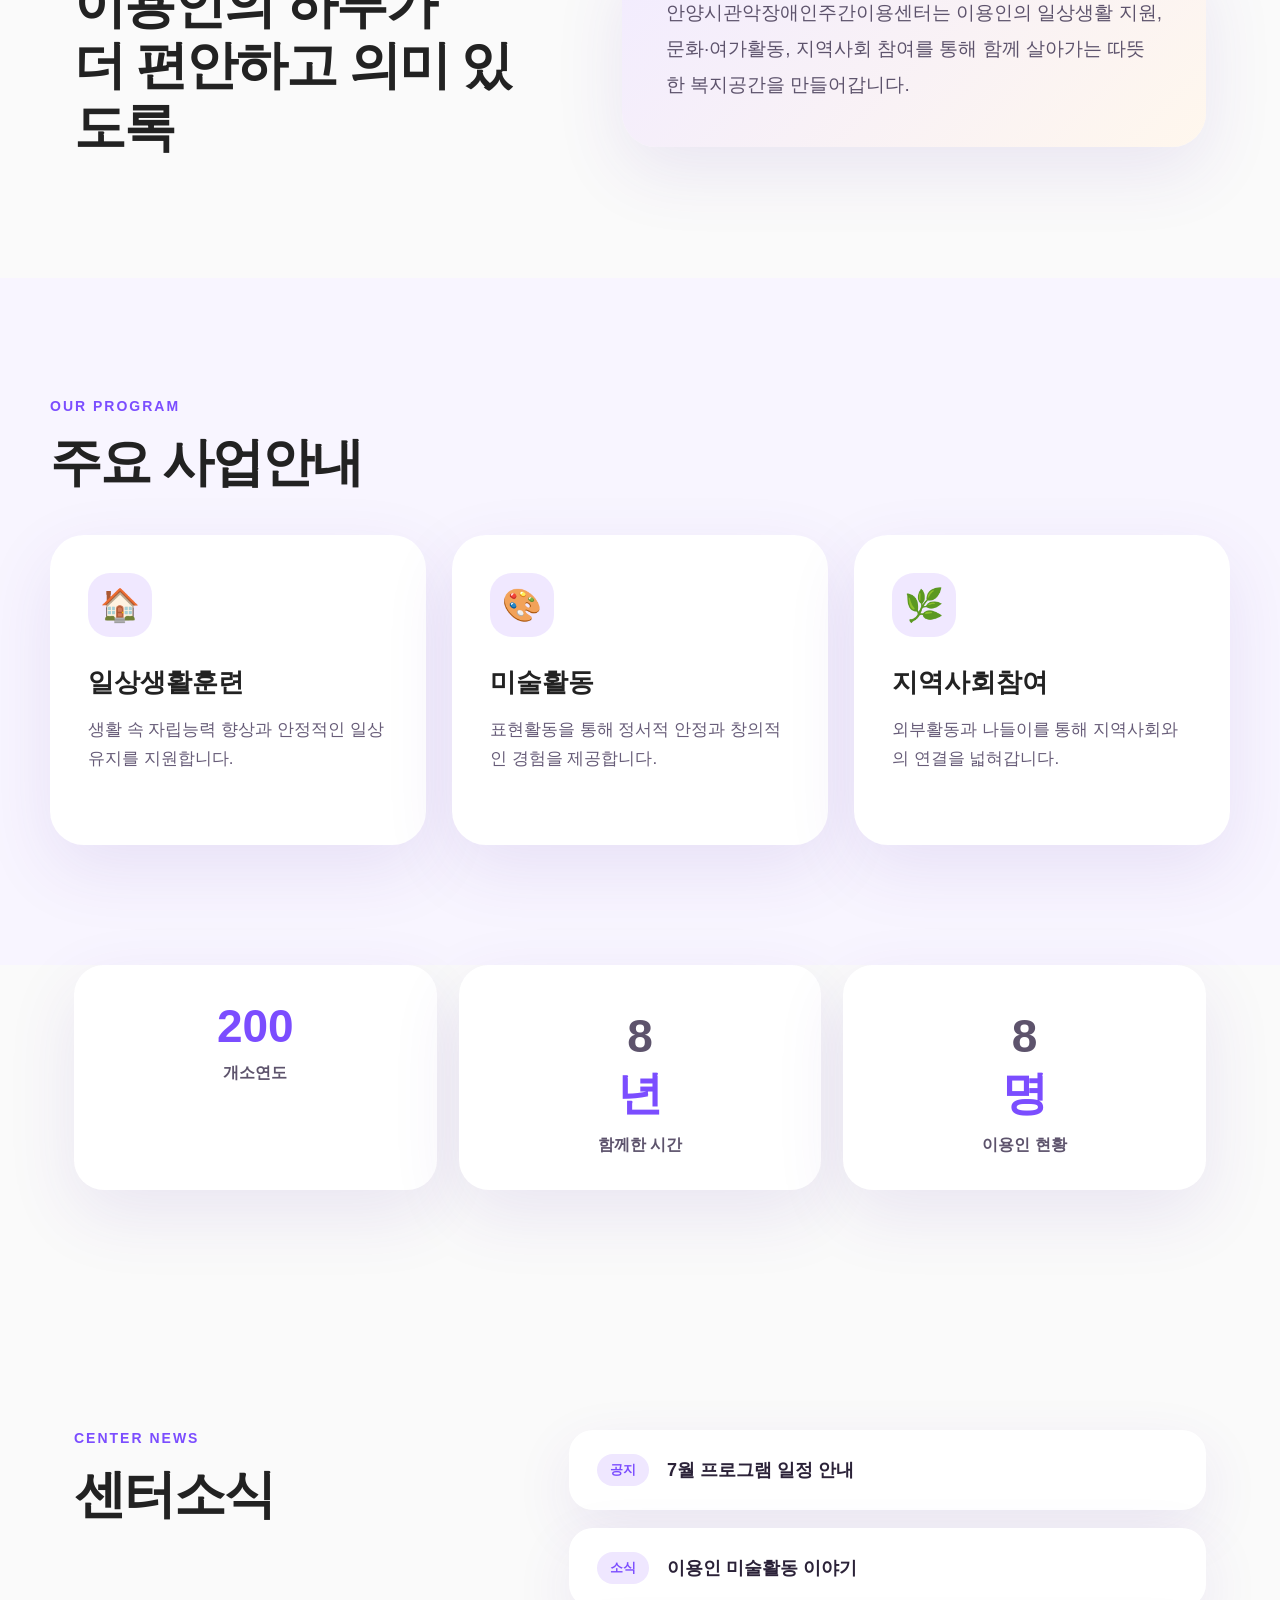
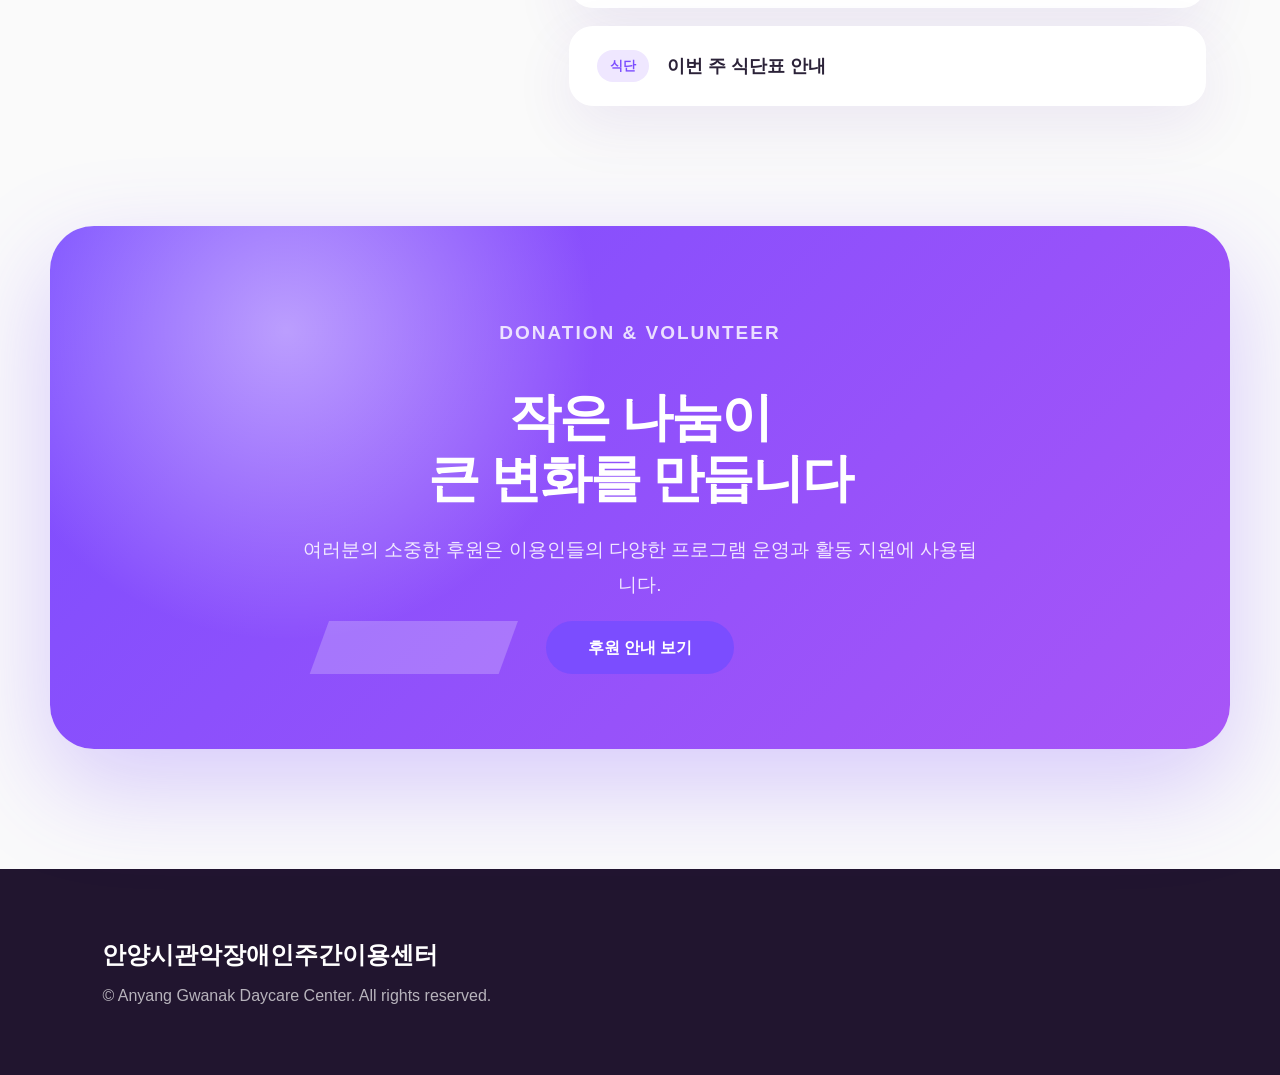
==== commit fe6f95df: "Update index.html" ====
--- a/index.html
+++ b/index.html
@@ -120,6 +120,47 @@
         <p>따뜻한 나눔에 함께하기</p>
       </a>
     </section>
+
+    <section class="home-info reveal">
+  <div class="home-notice">
+    <div class="home-info-title">
+      <p class="section-label">NOTICE</p>
+      <h2>공지사항</h2>
+      <a href="pages/notice.html">전체보기 →</a>
+    </div>
+
+    <div class="home-notice-list">
+      <a href="pages/notice.html">
+        <strong>2026년 7월 프로그램 일정 안내</strong>
+        <span>2026.07.07</span>
+      </a>
+      <a href="pages/notice.html">
+        <strong>하절기 건강관리 및 복장 안내</strong>
+        <span>2026.07.01</span>
+      </a>
+      <a href="pages/notice.html">
+        <strong>7월 식단표 안내</strong>
+        <span>2026.06.28</span>
+      </a>
+    </div>
+  </div>
+
+  <div class="today-meal">
+    <div class="home-info-title">
+      <p class="section-label">TODAY MENU</p>
+      <h2>오늘의 식단</h2>
+      <a href="#">식단표 보기 →</a>
+    </div>
+
+    <ul>
+      <li>🍚 잡곡밥</li>
+      <li>🍲 된장찌개</li>
+      <li>🥩 제육볶음</li>
+      <li>🥬 나물무침</li>
+      <li>🍎 과일</li>
+    </ul>
+  </div>
+</section>
 
     <section class="about reveal">
       <div>
--- a/style.css
+++ b/style.css
@@ -1338,3 +1338,92 @@
 }
 
 }
+/* NOTICE */
+.notice-wrap {
+  max-width: 1180px;
+  margin: 0 auto;
+  padding: 90px 24px 130px;
+}
+
+.notice-top {
+  display: flex;
+  justify-content: space-between;
+  align-items: end;
+  margin-bottom: 28px;
+}
+
+.notice-top h2 {
+  font-size: 38px;
+  letter-spacing: -1.5px;
+}
+
+.notice-top p {
+  color: #766985;
+  font-weight: 700;
+}
+
+.notice-list {
+  display: grid;
+  gap: 18px;
+}
+
+.notice-item {
+  display: grid;
+  grid-template-columns: 86px 1fr 120px;
+  gap: 24px;
+  align-items: center;
+  padding: 28px 32px;
+  border-radius: 26px;
+  background: white;
+  box-shadow: 0 20px 60px rgba(91,49,168,.09);
+  transition: .3s;
+}
+
+.notice-item:hover {
+  transform: translateY(-6px);
+  background: #f8f5ff;
+}
+
+.notice-badge {
+  display: inline-flex;
+  justify-content: center;
+  padding: 8px 14px;
+  border-radius: 999px;
+  background: #efe7ff;
+  color: #7b4dff;
+  font-weight: 900;
+}
+
+.notice-item h3 {
+  margin-bottom: 8px;
+  font-size: 21px;
+}
+
+.notice-item p {
+  color: #675c78;
+}
+
+.notice-item time {
+  color: #8a7b99;
+  font-weight: 800;
+  text-align: right;
+}
+
+@media (max-width: 768px) {
+  .notice-top {
+    display: block;
+  }
+
+  .notice-top p {
+    margin-top: 10px;
+  }
+
+  .notice-item {
+    grid-template-columns: 1fr;
+    gap: 12px;
+  }
+
+  .notice-item time {
+    text-align: left;
+  }
+}
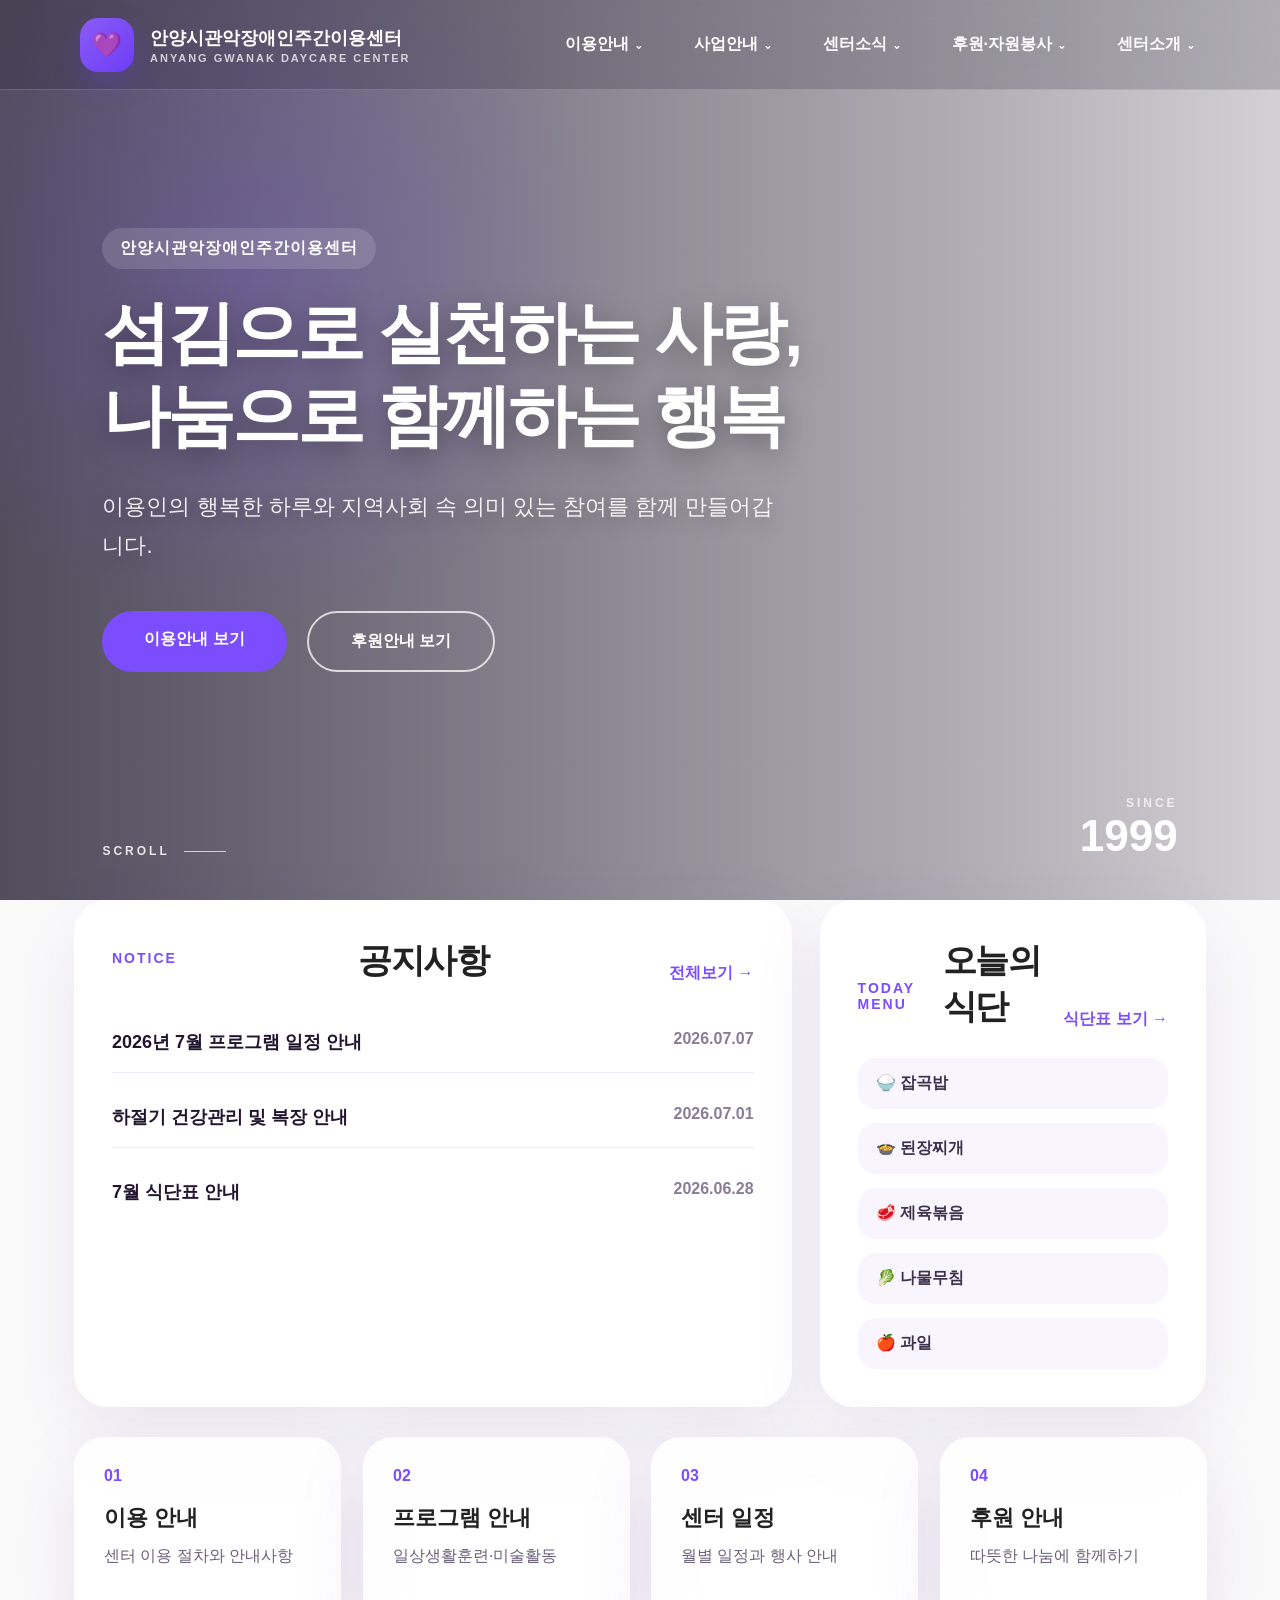
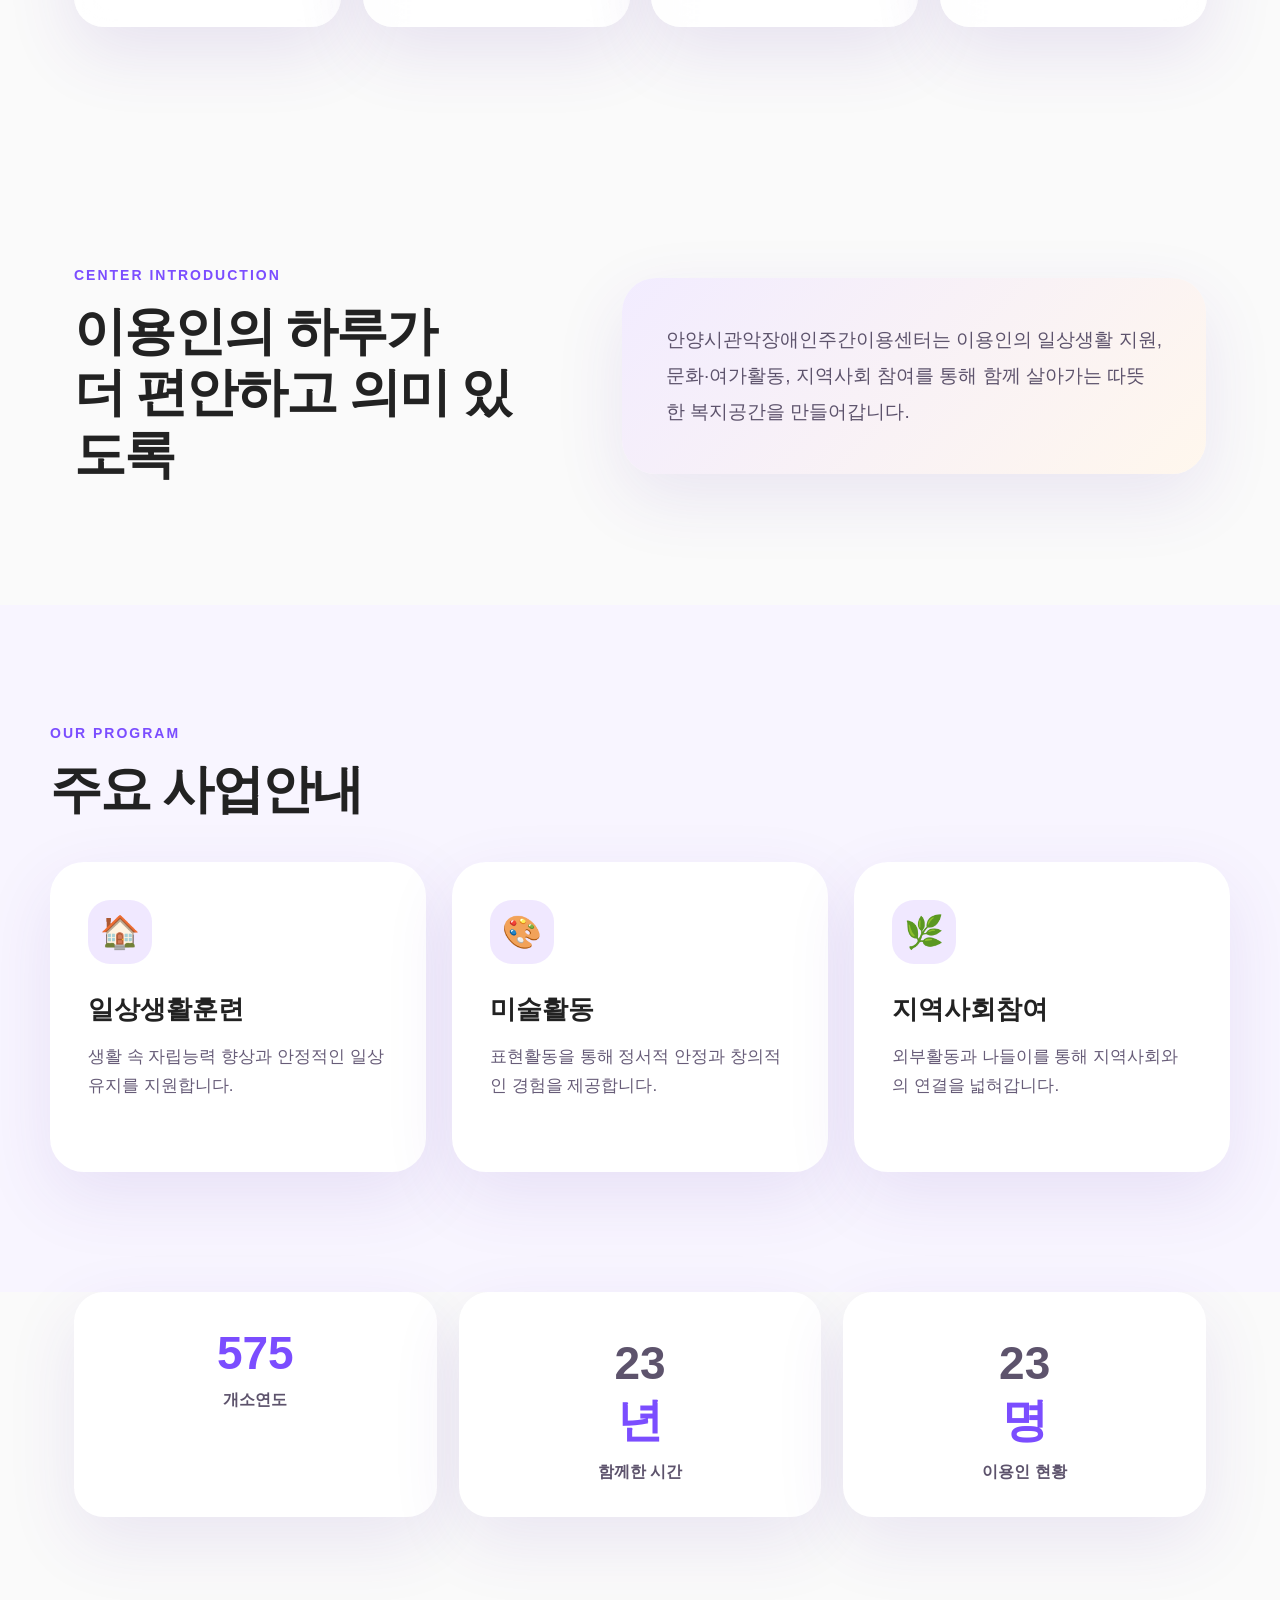
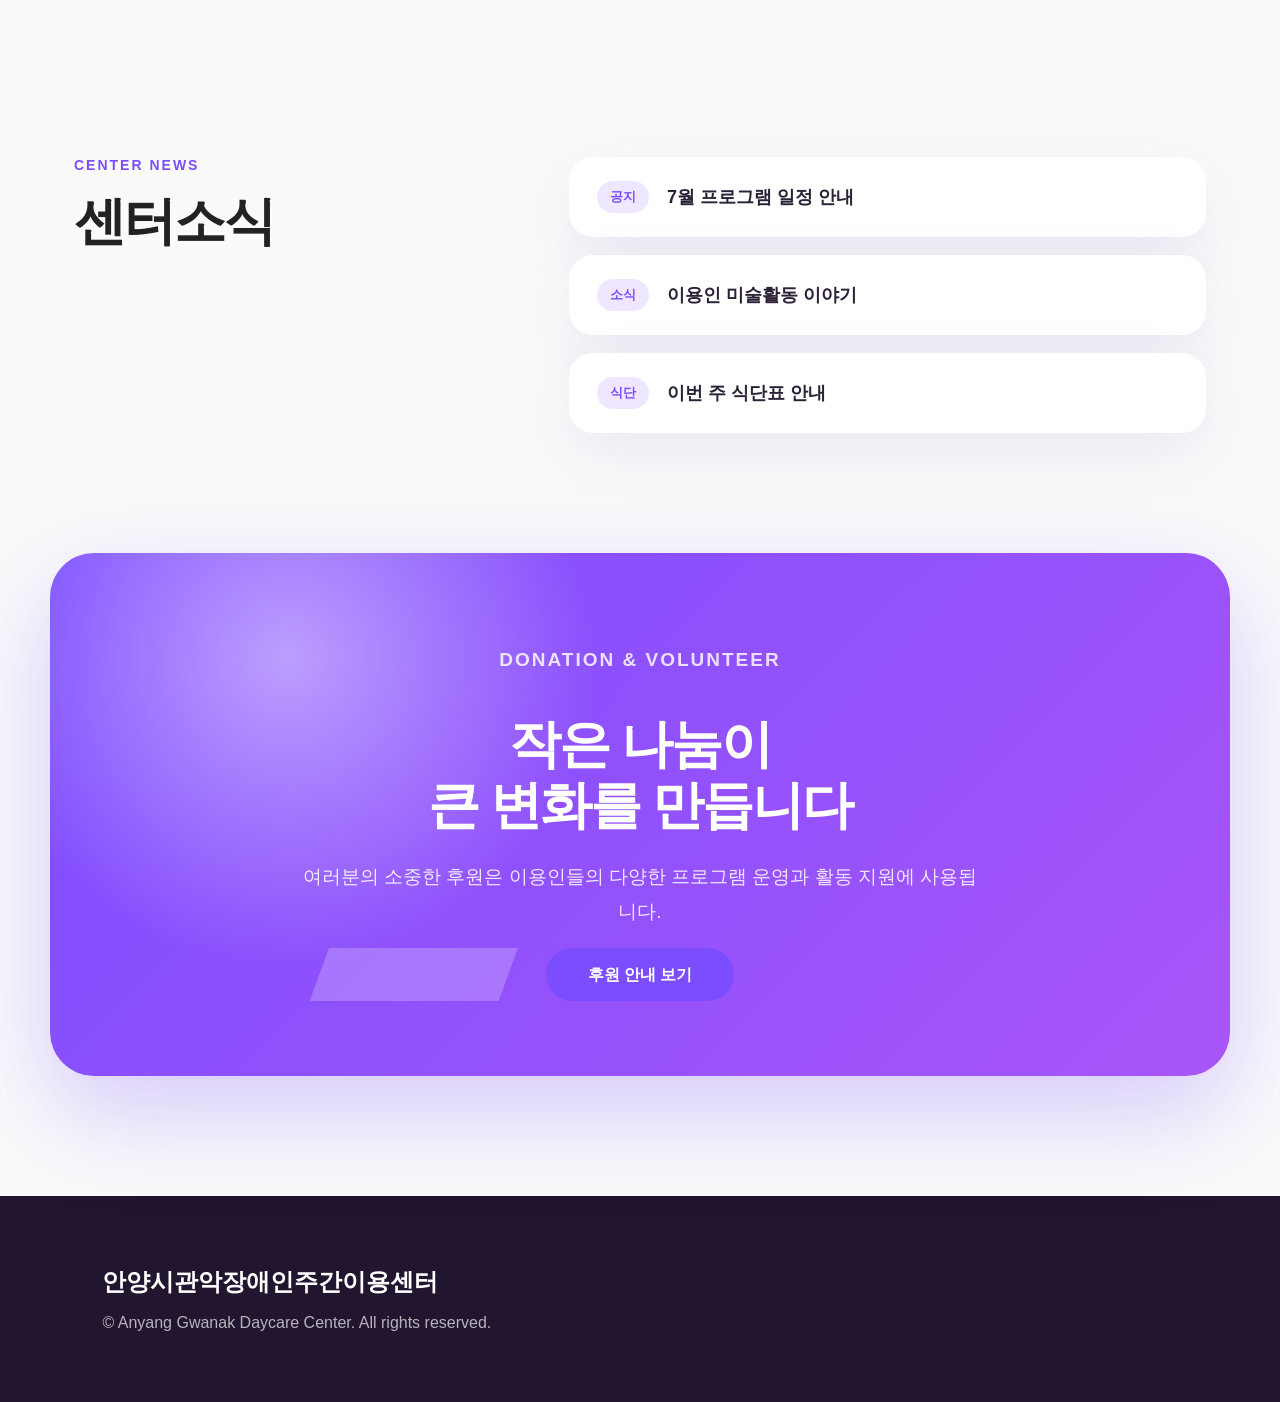
==== commit 9aa85c61: "Update index.html" ====
--- a/index.html
+++ b/index.html
@@ -98,30 +98,7 @@
 </div>
     </section>
 
-    <section class="quick reveal">
-      <a href="#" class="quick-card">
-        <span>01</span>
-        <strong>이용 안내</strong>
-        <p>센터 이용 절차와 안내사항</p>
-      </a>
-      <a href="#" class="quick-card">
-        <span>02</span>
-        <strong>프로그램 안내</strong>
-        <p>일상생활훈련·미술활동</p>
-      </a>
-      <a href="#" class="quick-card">
-        <span>03</span>
-        <strong>센터 일정</strong>
-        <p>월별 일정과 행사 안내</p>
-      </a>
-      <a href="#" class="quick-card">
-        <span>04</span>
-        <strong>후원 안내</strong>
-        <p>따뜻한 나눔에 함께하기</p>
-      </a>
-    </section>
-
-    <section class="home-info reveal">
+        <section class="home-info reveal">
   <div class="home-notice">
     <div class="home-info-title">
       <p class="section-label">NOTICE</p>
@@ -161,6 +138,29 @@
     </ul>
   </div>
 </section>
+
+    <section class="quick reveal">
+      <a href="#" class="quick-card">
+        <span>01</span>
+        <strong>이용 안내</strong>
+        <p>센터 이용 절차와 안내사항</p>
+      </a>
+      <a href="#" class="quick-card">
+        <span>02</span>
+        <strong>프로그램 안내</strong>
+        <p>일상생활훈련·미술활동</p>
+      </a>
+      <a href="#" class="quick-card">
+        <span>03</span>
+        <strong>센터 일정</strong>
+        <p>월별 일정과 행사 안내</p>
+      </a>
+      <a href="#" class="quick-card">
+        <span>04</span>
+        <strong>후원 안내</strong>
+        <p>따뜻한 나눔에 함께하기</p>
+      </a>
+    </section>
 
     <section class="about reveal">
       <div>
--- a/style.css
+++ b/style.css
@@ -1427,3 +1427,109 @@
     text-align: left;
   }
 }
+/* ======================
+   HOME INFO SECTION
+====================== */
+
+.home-info {
+  max-width: 1180px;
+  margin: 0 auto 120px;
+  padding: 0 24px;
+  display: grid;
+  grid-template-columns: 1.3fr 0.7fr;
+  gap: 28px;
+}
+
+.home-notice,
+.today-meal {
+  padding: 38px;
+  border-radius: 34px;
+  background: white;
+  box-shadow: 0 24px 70px rgba(91,49,168,.1);
+}
+
+.home-info-title {
+  display: flex;
+  justify-content: space-between;
+  align-items: end;
+  gap: 18px;
+  margin-bottom: 28px;
+}
+
+.home-info-title h2 {
+  font-size: 34px;
+  letter-spacing: -1.5px;
+}
+
+.home-info-title a {
+  color: #7b4dff;
+  font-weight: 900;
+  white-space: nowrap;
+}
+
+.home-notice-list {
+  display: grid;
+  gap: 14px;
+}
+
+.home-notice-list a {
+  display: flex;
+  justify-content: space-between;
+  gap: 18px;
+  padding: 18px 0;
+  border-bottom: 1px solid rgba(123,77,255,.12);
+}
+
+.home-notice-list a:last-child {
+  border-bottom: 0;
+}
+
+.home-notice-list strong {
+  color: #21152f;
+  font-size: 18px;
+}
+
+.home-notice-list span {
+  color: #8a7b99;
+  font-weight: 800;
+  white-space: nowrap;
+}
+
+.today-meal ul {
+  display: grid;
+  gap: 14px;
+  list-style: none;
+}
+
+.today-meal li {
+  padding: 15px 18px;
+  border-radius: 18px;
+  background: #f8f5ff;
+  color: #3d314d;
+  font-weight: 800;
+}
+
+@media (max-width: 768px) {
+  .home-info {
+    grid-template-columns: 1fr;
+    margin-bottom: 80px;
+  }
+
+  .home-info-title {
+    display: block;
+  }
+
+  .home-info-title a {
+    display: inline-block;
+    margin-top: 12px;
+  }
+
+  .home-notice-list a {
+    display: block;
+  }
+
+  .home-notice-list span {
+    display: block;
+    margin-top: 8px;
+  }
+}
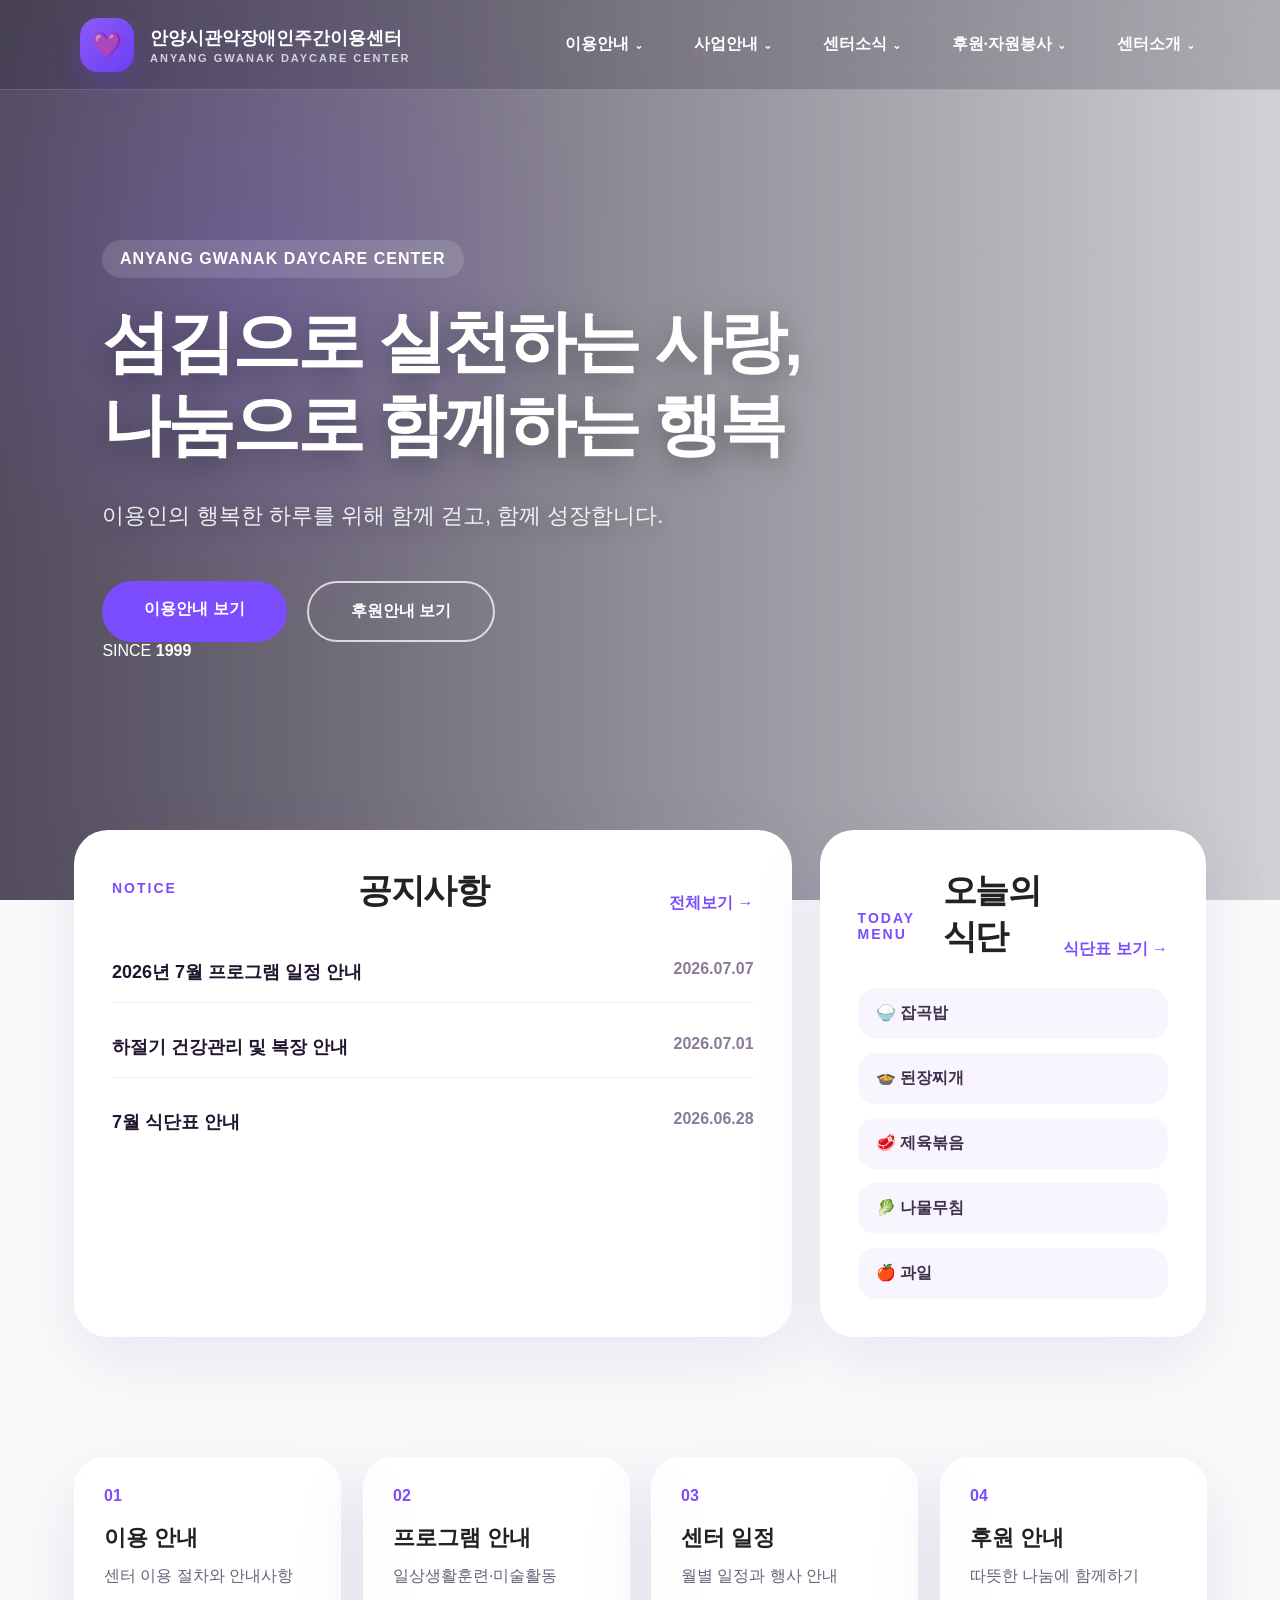
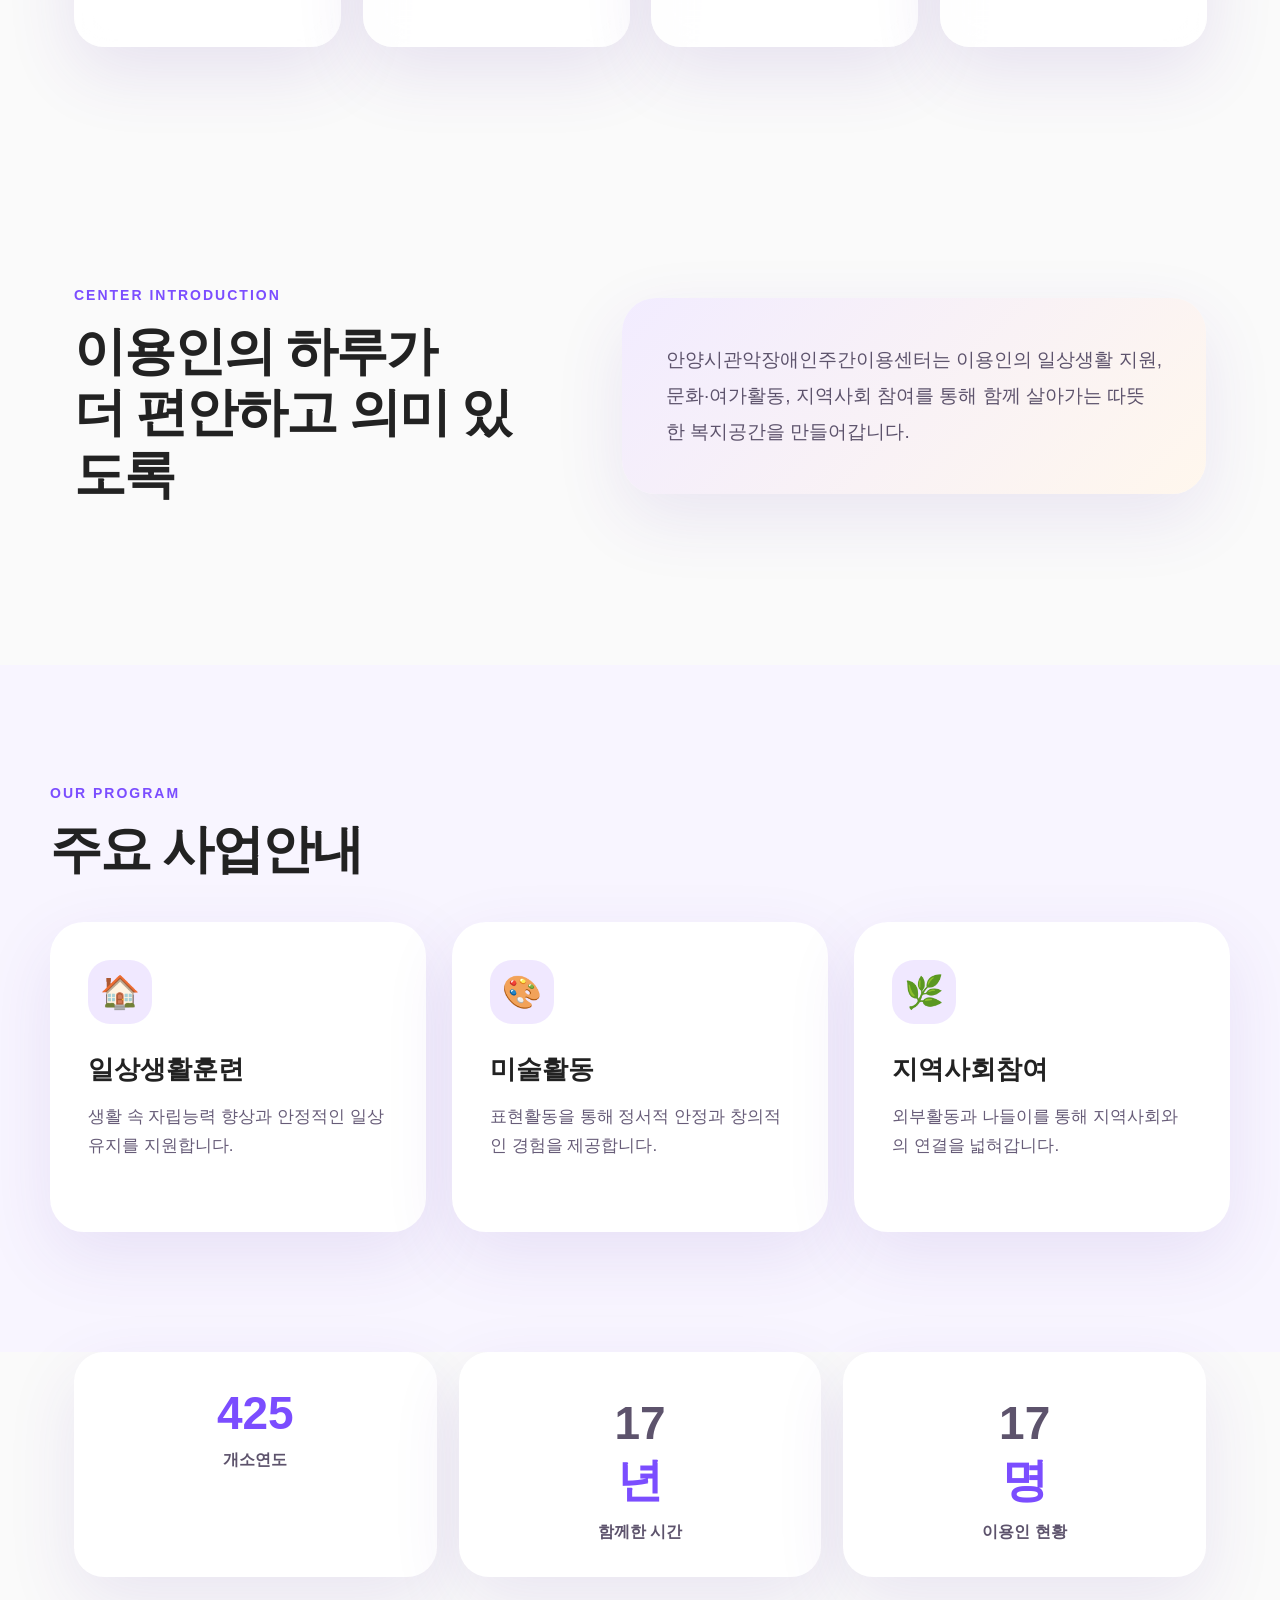
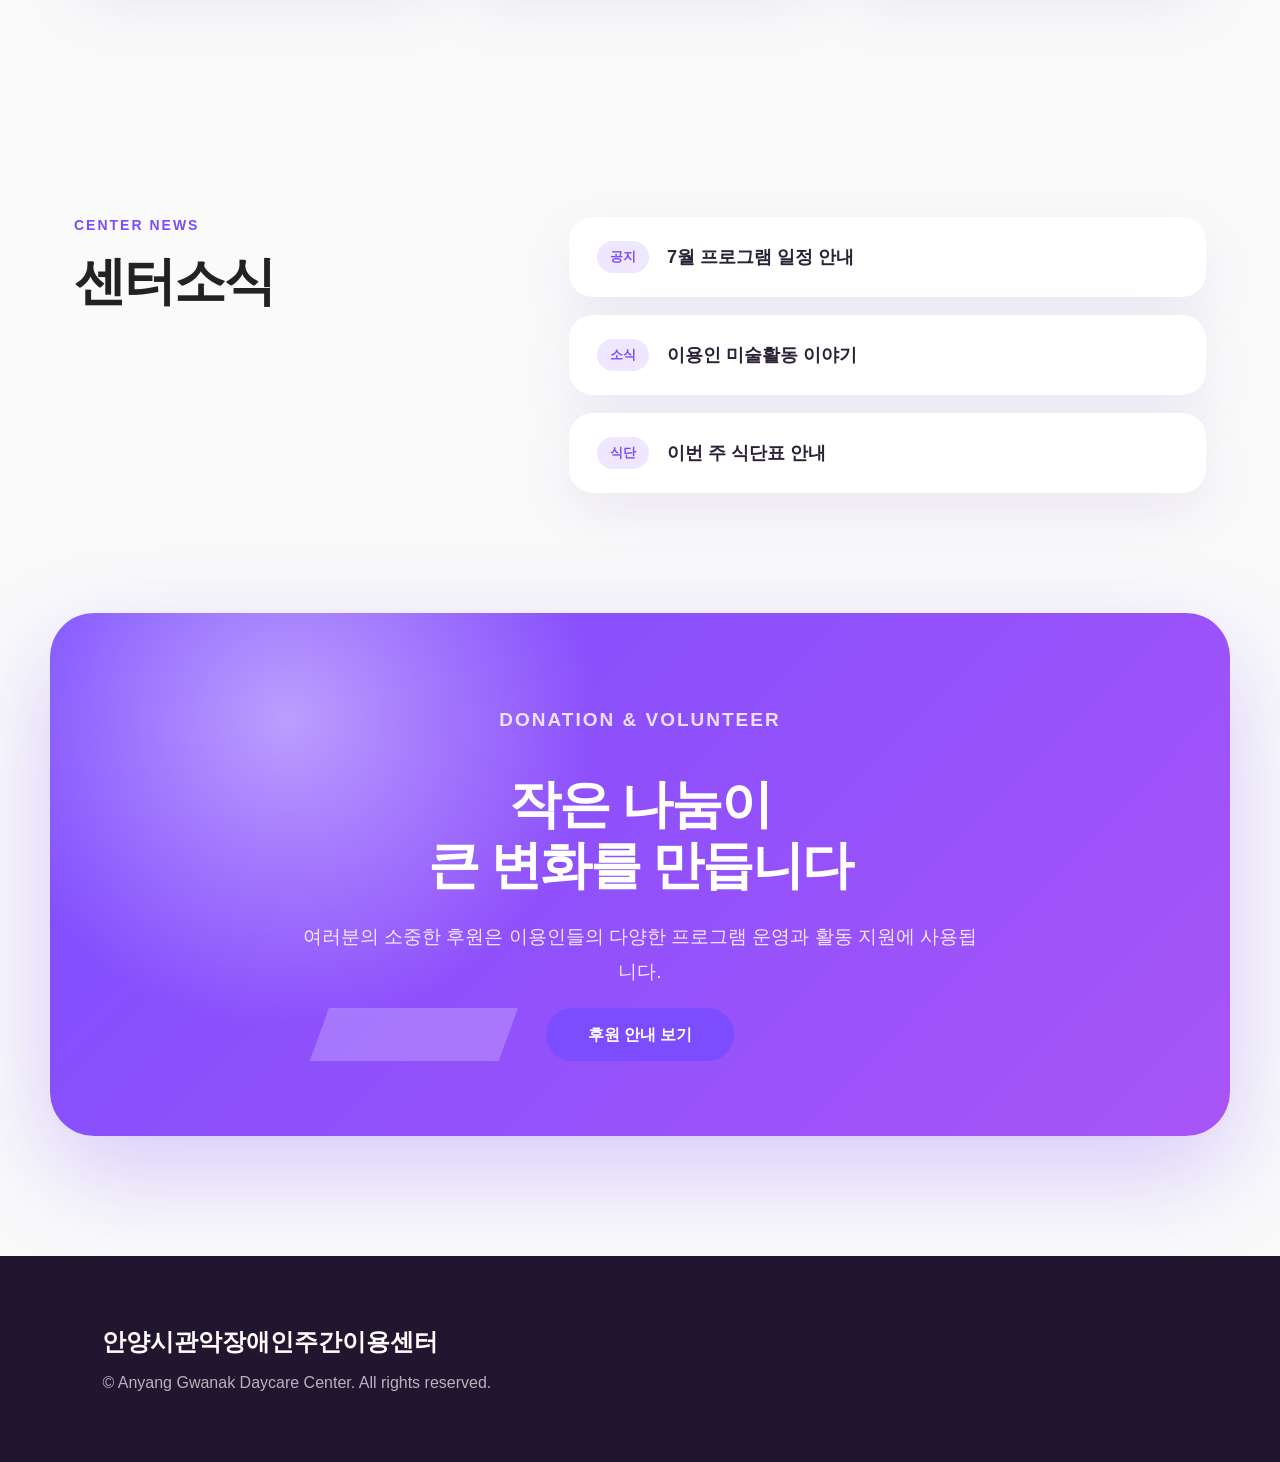
==== commit 4d11b63d: "Update index.html" ====
--- a/index.html
+++ b/index.html
@@ -76,27 +76,37 @@
   </header>
 
   <main>
-    <section class="hero reveal">
-      <div class="hero-bg"></div>
-      <p class="eyebrow">안양시관악장애인주간이용센터</p>
-      <h1>섬김으로 실천하는 사랑,<br />나눔으로 함께하는 행복</h1>
-      <p class="hero-desc">
-        이용인의 행복한 하루와 지역사회 속 의미 있는 참여를 함께 만들어갑니다.
-      </p>
-      <div class="hero-buttons">
-        <a href="#" class="btn primary">이용안내 보기</a>
-        <a href="#" class="btn secondary">후원안내 보기</a>
-      </div>
-      <div class="scroll-guide">
-  <span>SCROLL</span>
-  <i></i>
-</div>
-
-<div class="since-box">
-  <span>SINCE</span>
-  <strong>1999</strong>
-</div>
-    </section>
+<section class="hero hero-v2 reveal">
+  <div class="hero-overlay"></div>
+
+  <div class="hero-content">
+    <p class="eyebrow">ANYANG GWANAK DAYCARE CENTER</p>
+
+    <h1>
+      섬김으로 실천하는 사랑,<br />
+      나눔으로 함께하는 행복
+    </h1>
+
+    <p class="hero-desc">
+      이용인의 행복한 하루를 위해 함께 걷고, 함께 성장합니다.
+    </p>
+
+    <div class="hero-buttons">
+      <a href="pages/guide.html" class="btn primary">이용안내 보기</a>
+      <a href="pages/support.html" class="btn secondary">후원안내 보기</a>
+    </div>
+  </div>
+
+  <div class="hero-side">
+    <span>SINCE</span>
+    <strong>1999</strong>
+  </div>
+
+  <div class="scroll-guide">
+    <span>SCROLL</span>
+    <i></i>
+  </div>
+</section>
 
         <section class="home-info reveal">
   <div class="home-notice">
--- a/style.css
+++ b/style.css
@@ -1533,3 +1533,17 @@
     margin-top: 8px;
   }
 }
+/* MAIN LAYOUT REORDER TUNING */
+.home-info {
+  margin-top: -70px;
+  position: relative;
+  z-index: 10;
+}
+
+.quick {
+  margin-top: 0;
+}
+
+.program {
+  margin-top: 40px;
+}
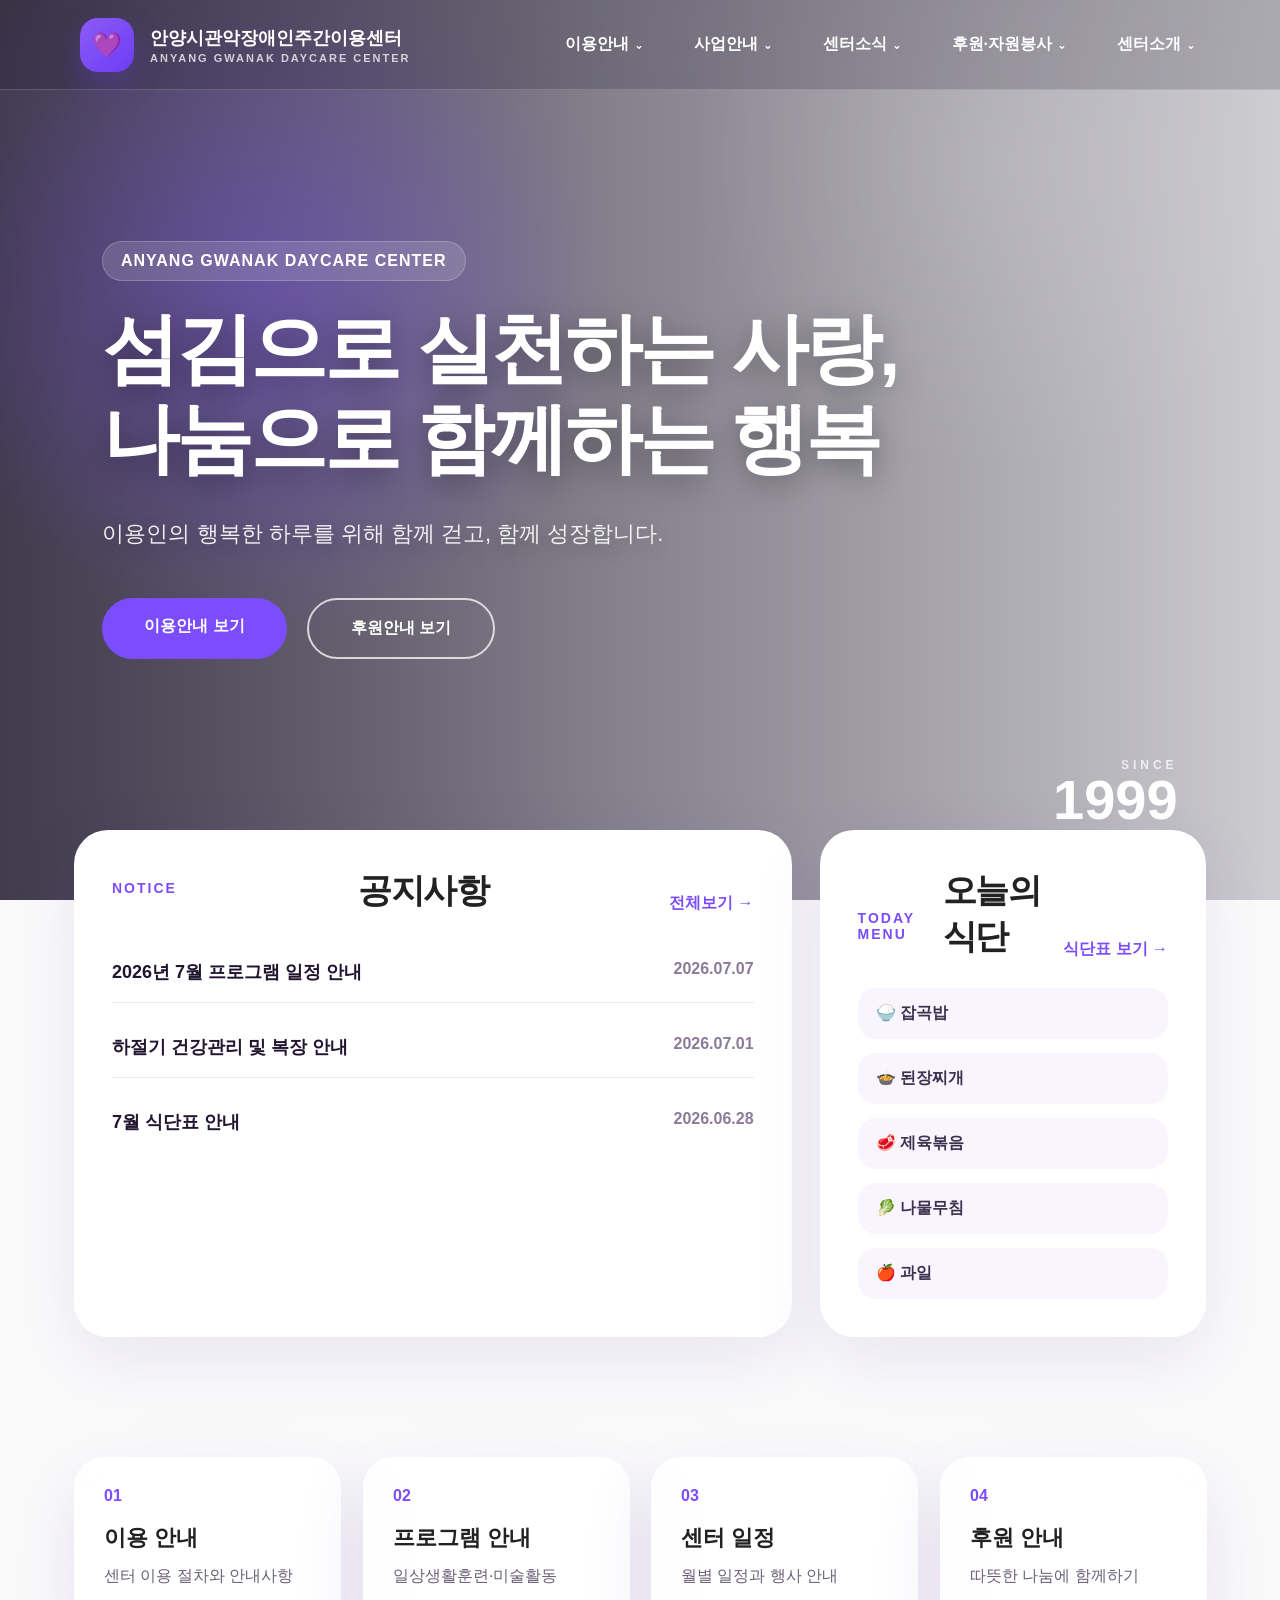
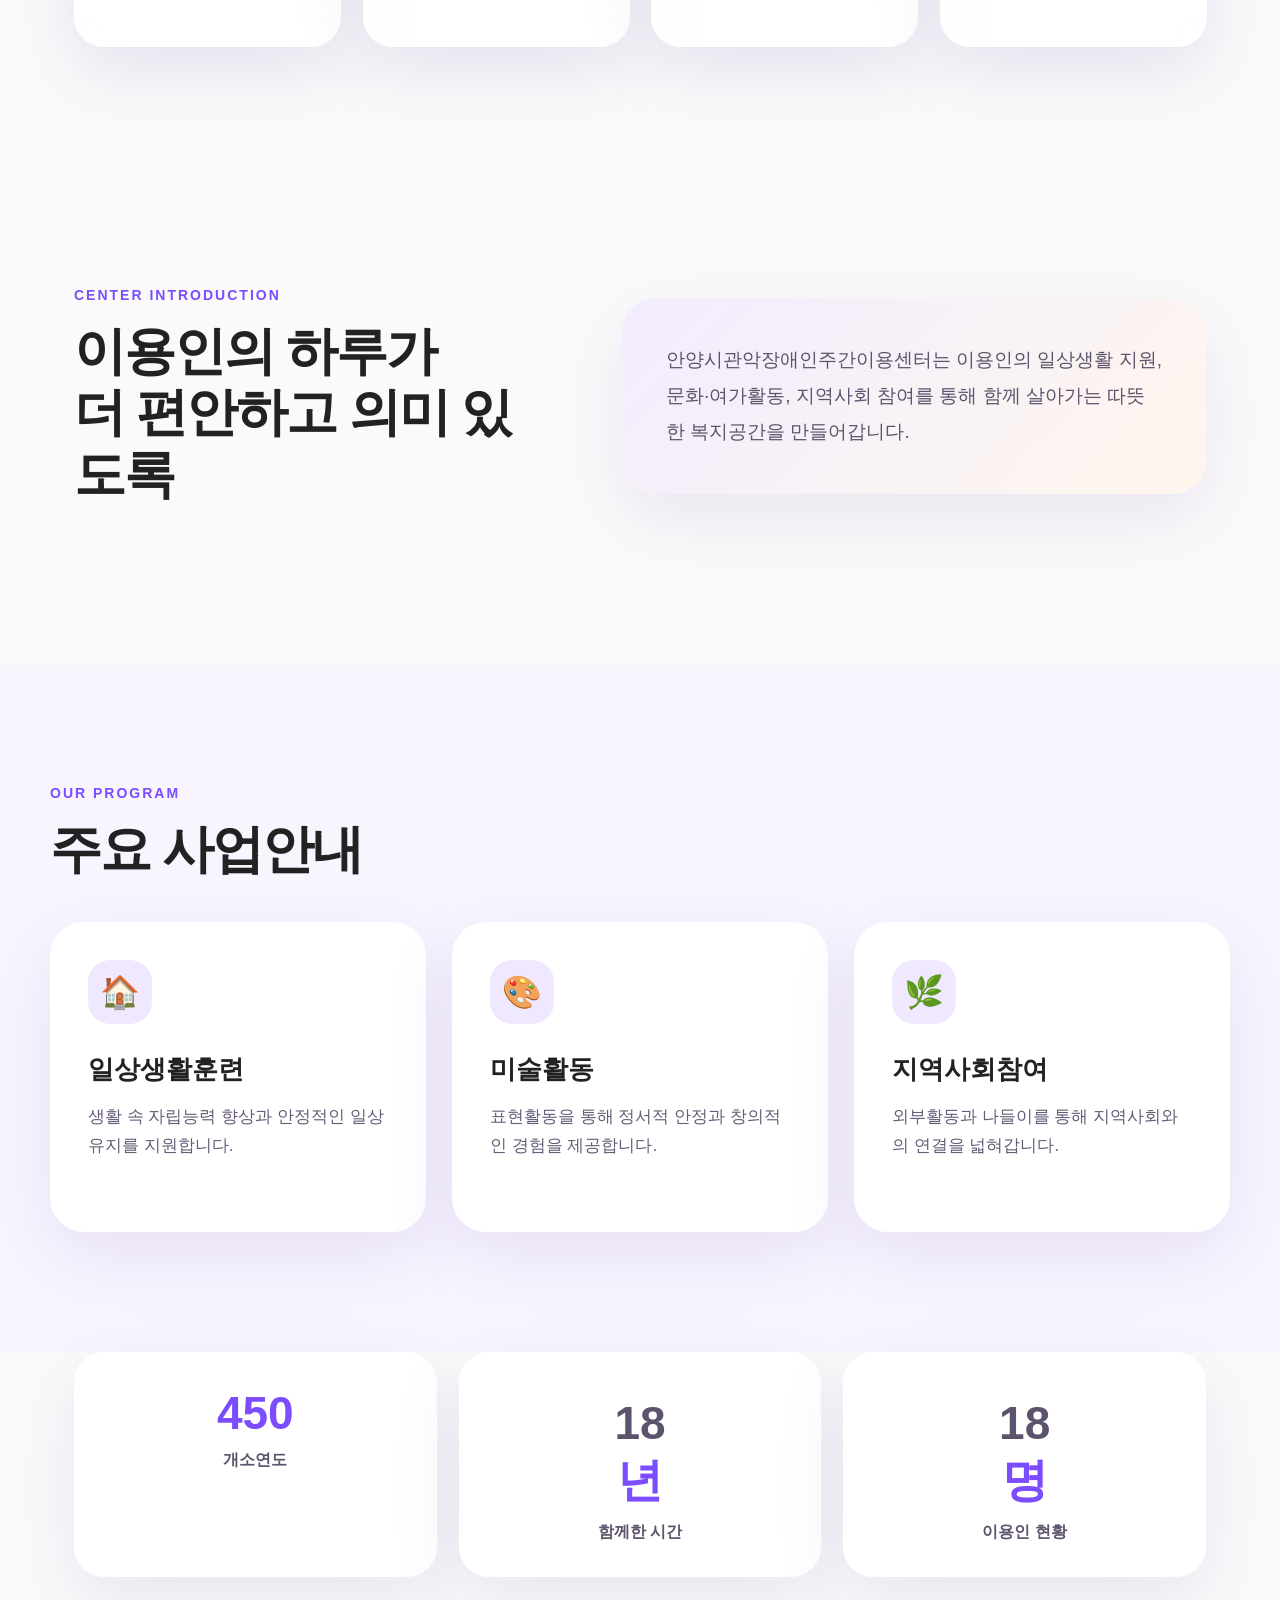
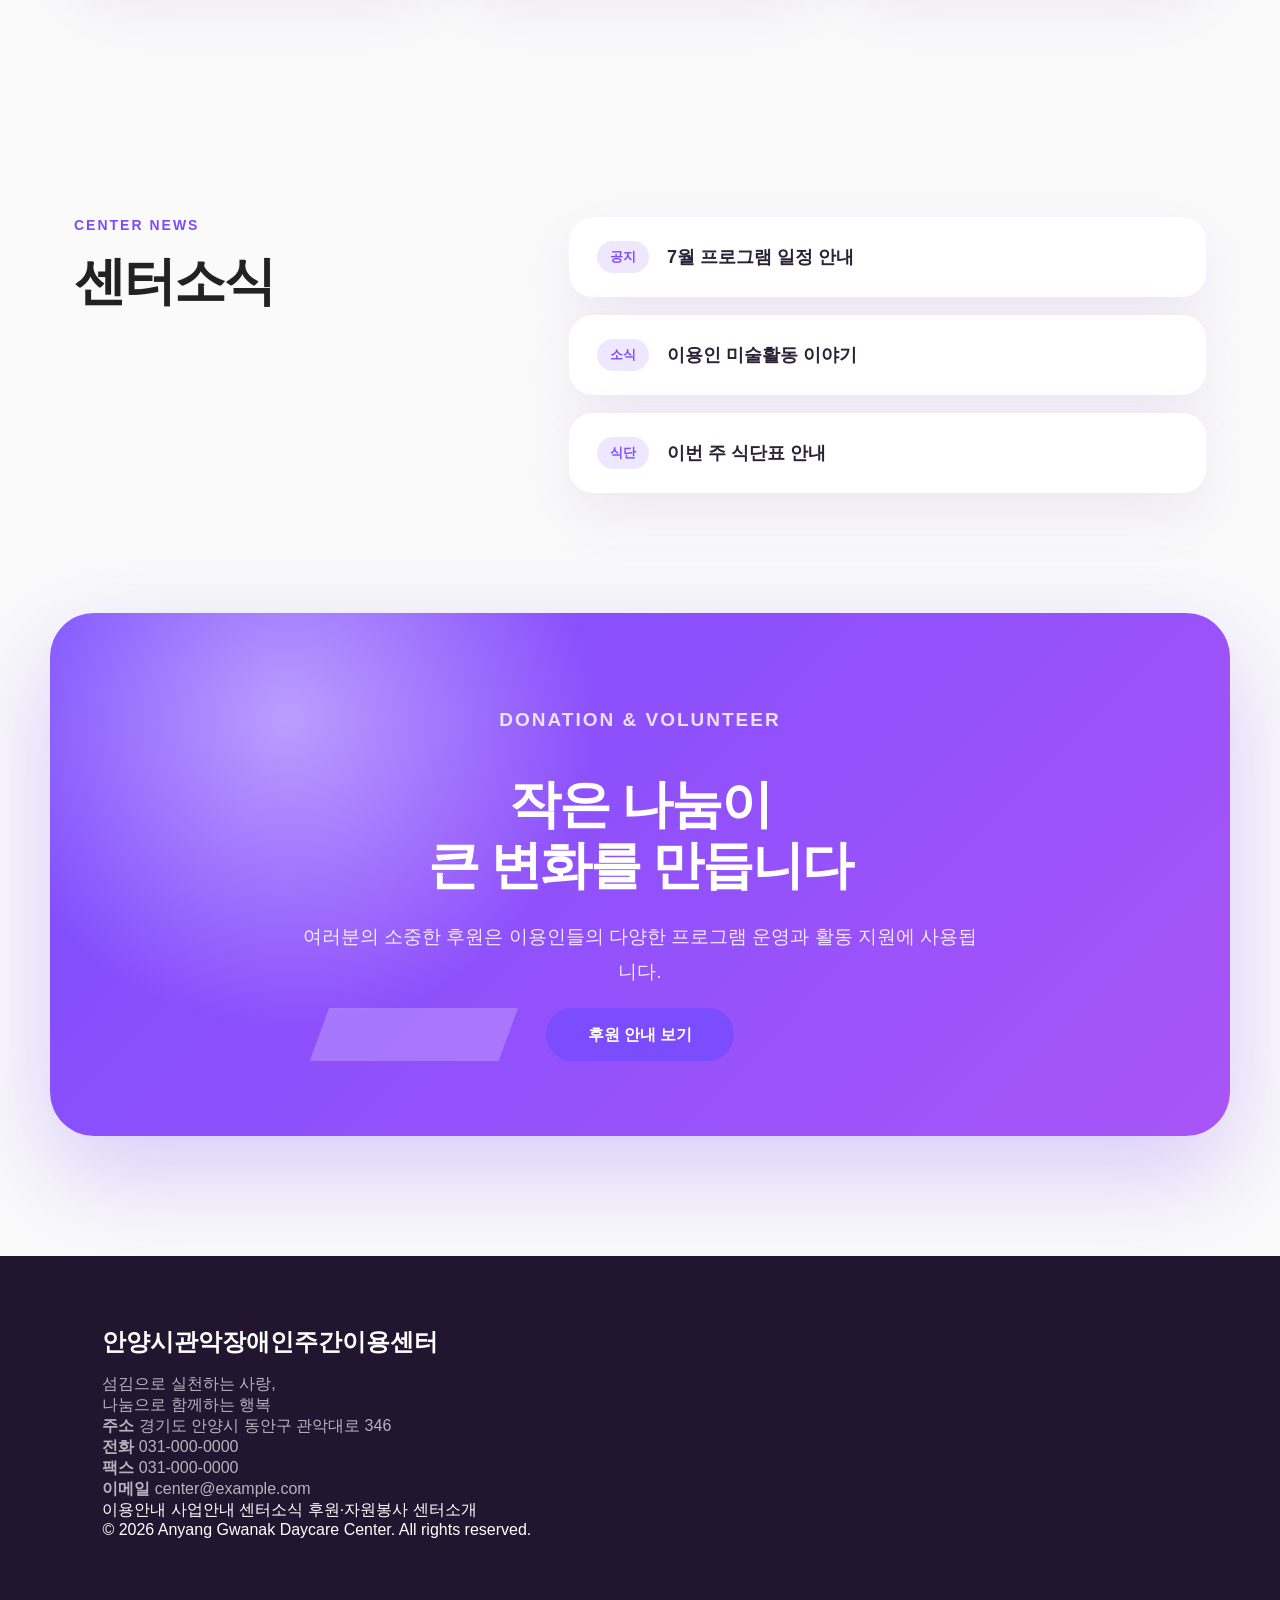
==== commit ec636303: "Update index.html" ====
--- a/index.html
+++ b/index.html
@@ -248,9 +248,32 @@
     </section>
   </main>
 
-  <footer class="footer">
-    <strong>안양시관악장애인주간이용센터</strong>
-    <p>© Anyang Gwanak Daycare Center. All rights reserved.</p>
-  </footer>
+<footer class="footer footer-v2">
+  <div class="footer-inner">
+    <div class="footer-brand">
+      <strong>안양시관악장애인주간이용센터</strong>
+      <p>섬김으로 실천하는 사랑,<br />나눔으로 함께하는 행복</p>
+    </div>
+
+    <div class="footer-info">
+      <p><b>주소</b> 경기도 안양시 동안구 관악대로 346</p>
+      <p><b>전화</b> 031-000-0000</p>
+      <p><b>팩스</b> 031-000-0000</p>
+      <p><b>이메일</b> center@example.com</p>
+    </div>
+
+    <div class="footer-links">
+      <a href="pages/guide.html">이용안내</a>
+      <a href="pages/business.html">사업안내</a>
+      <a href="pages/news.html">센터소식</a>
+      <a href="pages/support.html">후원·자원봉사</a>
+      <a href="pages/center.html">센터소개</a>
+    </div>
+  </div>
+
+  <div class="footer-bottom">
+    <span>© 2026 Anyang Gwanak Daycare Center. All rights reserved.</span>
+  </div>
+</footer>
 </body>
 </html>
--- a/style.css
+++ b/style.css
@@ -1547,3 +1547,104 @@
 .program {
   margin-top: 40px;
 }
+/* ======================
+   HERO V2
+====================== */
+
+.hero-v2 {
+  min-height: 100vh;
+  padding: 0 8%;
+  justify-content: center;
+  align-items: flex-start;
+  text-align: left;
+  background:
+    linear-gradient(
+      90deg,
+      rgba(20,12,35,.62) 0%,
+      rgba(20,12,35,.36) 45%,
+      rgba(20,12,35,.12) 100%
+    ),
+    url("hero.jpg") center 22% / cover no-repeat;
+}
+
+.hero-v2 .hero-content {
+  position: relative;
+  z-index: 2;
+  max-width: 960px;
+}
+
+.hero-v2 h1 {
+  max-width: 980px;
+  font-size: clamp(48px, 6vw, 82px);
+  line-height: 1.18;
+  letter-spacing: -3px;
+  color: white;
+}
+
+.hero-v2 .hero-desc {
+  max-width: 720px;
+  color: rgba(255,255,255,.9);
+}
+
+.hero-v2 .eyebrow {
+  background: rgba(255,255,255,.14);
+  color: white;
+  border: 1px solid rgba(255,255,255,.2);
+  backdrop-filter: blur(14px);
+}
+
+.hero-side {
+  position: absolute;
+  right: 8%;
+  bottom: 72px;
+  z-index: 2;
+  color: white;
+  text-align: right;
+}
+
+.hero-side span {
+  display: block;
+  font-size: 12px;
+  font-weight: 900;
+  letter-spacing: 4px;
+  opacity: .75;
+}
+
+.hero-side strong {
+  display: block;
+  font-size: 56px;
+  line-height: 1;
+  font-weight: 900;
+}
+
+.hero-v2 .scroll-guide {
+  z-index: 2;
+}
+
+.hero-v2::before {
+  content: "";
+  position: absolute;
+  inset: 0;
+  background:
+    radial-gradient(circle at 22% 36%, rgba(123,77,255,.22), transparent 28%),
+    radial-gradient(circle at 78% 18%, rgba(255,255,255,.12), transparent 25%);
+  z-index: 1;
+  pointer-events: none;
+}
+
+@media (max-width: 768px) {
+  .hero-v2 {
+    padding: 150px 22px 110px;
+    min-height: 94vh;
+    background-position: center center;
+  }
+
+  .hero-side {
+    right: 22px;
+    bottom: 36px;
+  }
+
+  .hero-side strong {
+    font-size: 38px;
+  }
+}
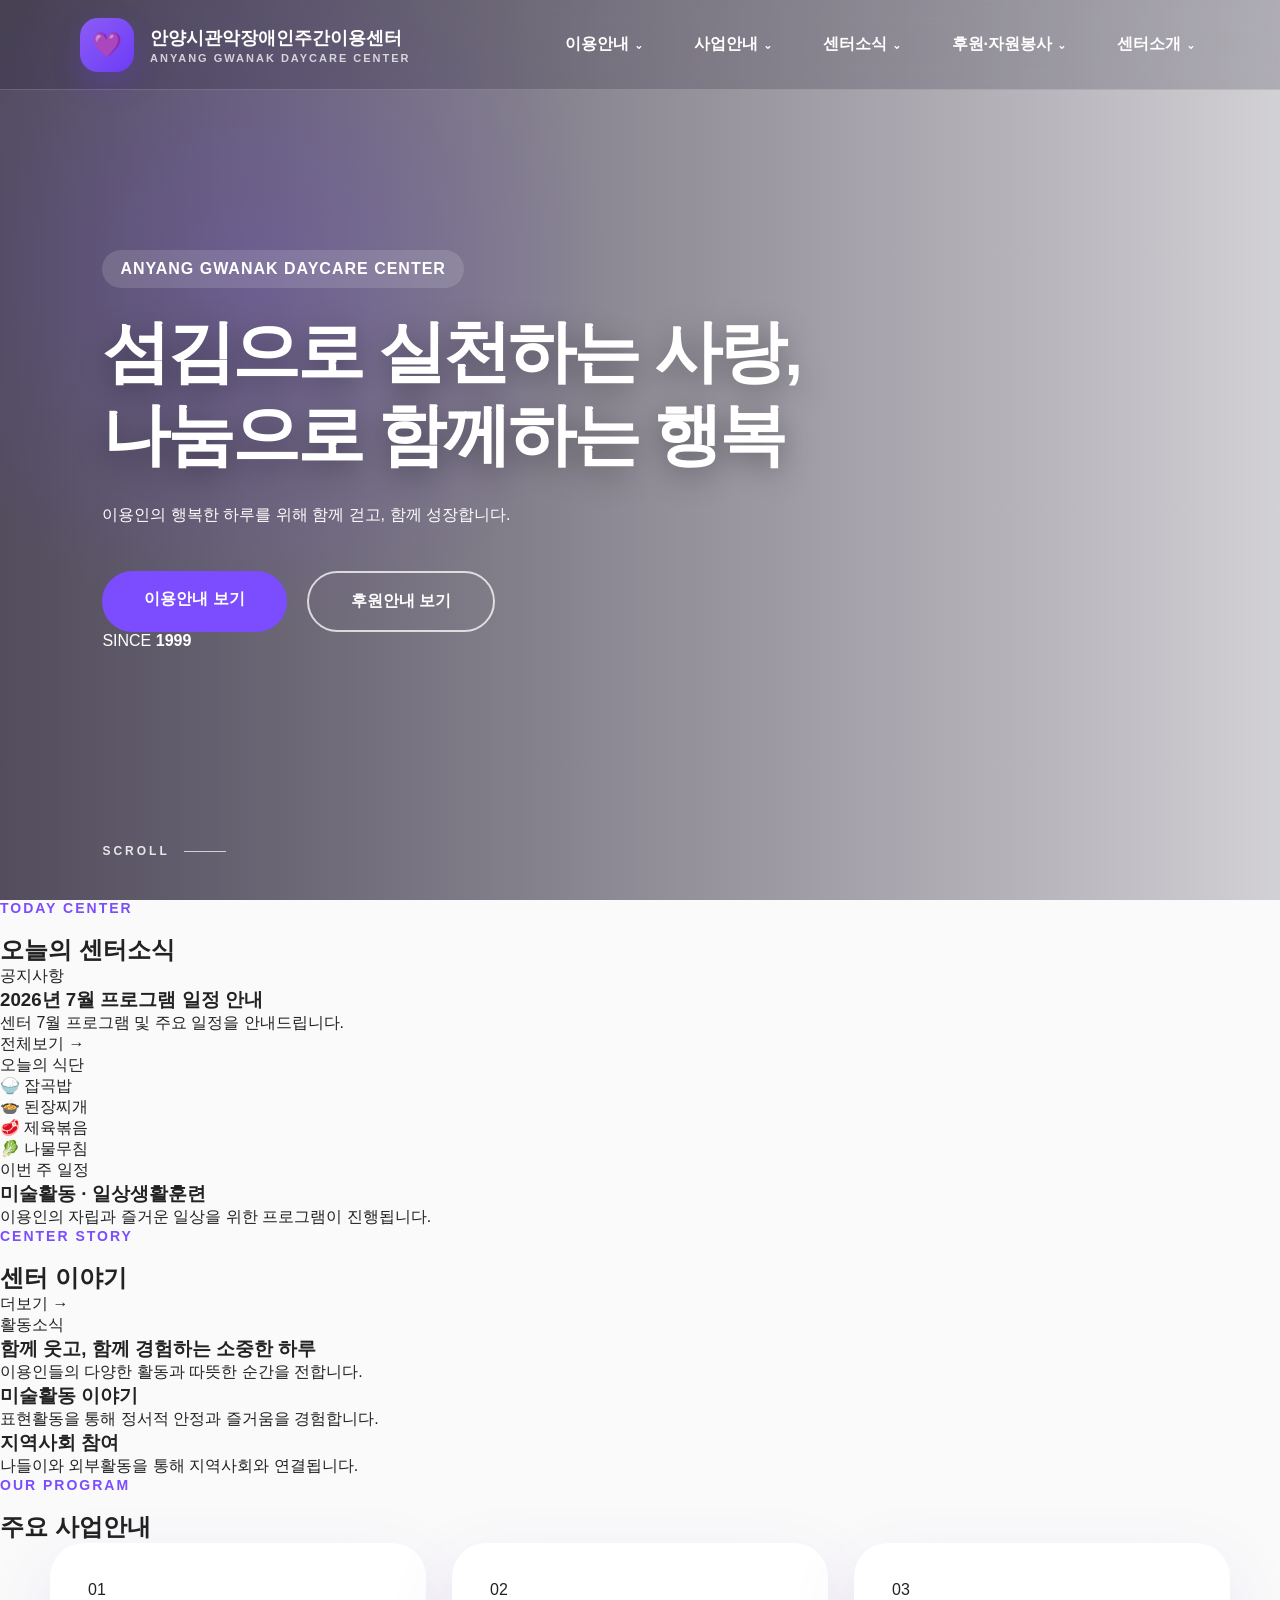
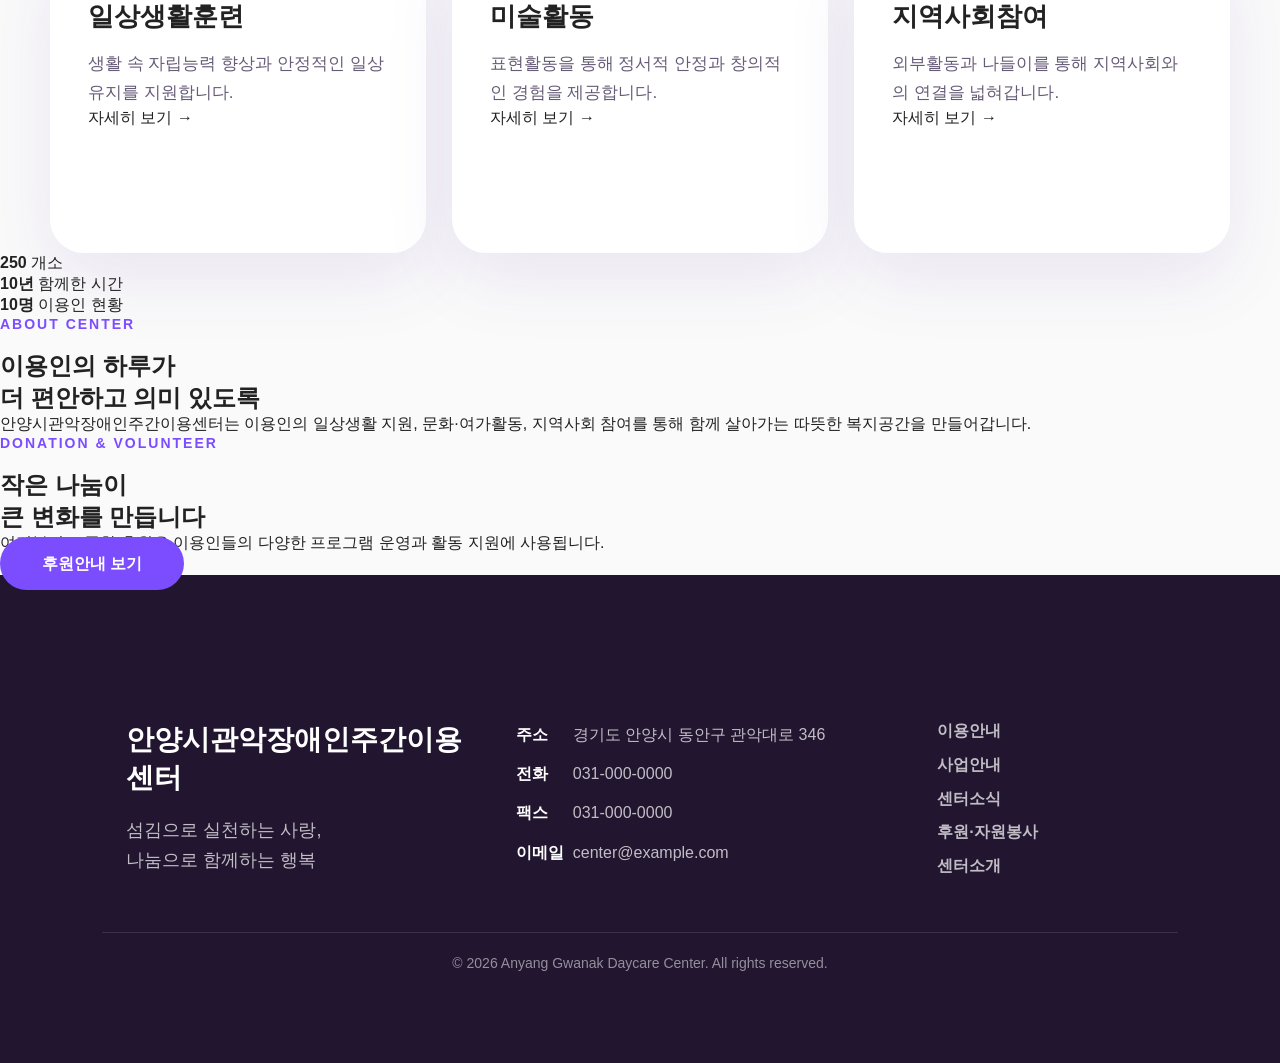
==== commit 54d66756: "Update index.html" ====
--- a/index.html
+++ b/index.html
@@ -7,21 +7,16 @@
   <link rel="stylesheet" href="style.css" />
   <script defer src="script.js"></script>
 </head>
+
 <body>
   <header class="header">
-    <a href="#" class="logo">
-
-    <div class="logo-icon">💜</div>
-
-    <div class="logo-text">
-
+    <a href="index.html" class="logo">
+      <div class="logo-icon">💜</div>
+      <div class="logo-text">
         <strong>안양시관악장애인주간이용센터</strong>
-
         <span>ANYANG GWANAK DAYCARE CENTER</span>
-
-    </div>
-
-</a>
+      </div>
+    </a>
 
     <nav class="nav">
       <div class="menu">
@@ -29,7 +24,7 @@
         <div class="submenu">
           <a href="#">이용 안내</a>
           <a href="#">프로그램 안내</a>
-          <a href="#">자주묻는 질문</a>
+          <a href="#">자주 묻는 질문</a>
           <a href="#">찾아오시는 길</a>
         </div>
       </div>
@@ -45,7 +40,7 @@
       <div class="menu">
         <a href="pages/news.html">센터소식 <span class="arrow">⌄</span></a>
         <div class="submenu">
-          <a href="#">공지사항</a>
+          <a href="pages/notice.html">공지사항</a>
           <a href="#">센터이야기</a>
           <a href="#">센터 일정</a>
           <a href="#">식단표</a>
@@ -53,16 +48,17 @@
       </div>
 
       <div class="menu">
-       <a href="pages/support.html">후원·자원봉사 <span class="arrow">⌄</span></a>
+        <a href="pages/support.html">후원·자원봉사 <span class="arrow">⌄</span></a>
         <div class="submenu">
           <a href="#">후원 안내</a>
           <a href="#">자원봉사 안내</a>
           <a href="#">후원 이야기</a>
-        </div>
-      </div>
-
-      <div class="menu">
-       <a href="pages/center.html">센터소개 <span class="arrow">⌄</span></a>
+          <a href="#">후원계좌 안내</a>
+        </div>
+      </div>
+
+      <div class="menu">
+        <a href="pages/center.html">센터소개 <span class="arrow">⌄</span></a>
         <div class="submenu">
           <a href="pages/greeting.html">인사말</a>
           <a href="#">법인 소개</a>
@@ -76,204 +72,181 @@
   </header>
 
   <main>
-<section class="hero hero-v2 reveal">
-  <div class="hero-overlay"></div>
-
-  <div class="hero-content">
-    <p class="eyebrow">ANYANG GWANAK DAYCARE CENTER</p>
-
-    <h1>
-      섬김으로 실천하는 사랑,<br />
-      나눔으로 함께하는 행복
-    </h1>
-
-    <p class="hero-desc">
-      이용인의 행복한 하루를 위해 함께 걷고, 함께 성장합니다.
-    </p>
-
-    <div class="hero-buttons">
-      <a href="pages/guide.html" class="btn primary">이용안내 보기</a>
-      <a href="pages/support.html" class="btn secondary">후원안내 보기</a>
-    </div>
-  </div>
-
-  <div class="hero-side">
-    <span>SINCE</span>
-    <strong>1999</strong>
-  </div>
-
-  <div class="scroll-guide">
-    <span>SCROLL</span>
-    <i></i>
-  </div>
-</section>
-
-        <section class="home-info reveal">
-  <div class="home-notice">
-    <div class="home-info-title">
-      <p class="section-label">NOTICE</p>
-      <h2>공지사항</h2>
-      <a href="pages/notice.html">전체보기 →</a>
-    </div>
-
-    <div class="home-notice-list">
-      <a href="pages/notice.html">
-        <strong>2026년 7월 프로그램 일정 안내</strong>
-        <span>2026.07.07</span>
-      </a>
-      <a href="pages/notice.html">
-        <strong>하절기 건강관리 및 복장 안내</strong>
-        <span>2026.07.01</span>
-      </a>
-      <a href="pages/notice.html">
-        <strong>7월 식단표 안내</strong>
-        <span>2026.06.28</span>
-      </a>
-    </div>
-  </div>
-
-  <div class="today-meal">
-    <div class="home-info-title">
-      <p class="section-label">TODAY MENU</p>
-      <h2>오늘의 식단</h2>
-      <a href="#">식단표 보기 →</a>
-    </div>
-
-    <ul>
-      <li>🍚 잡곡밥</li>
-      <li>🍲 된장찌개</li>
-      <li>🥩 제육볶음</li>
-      <li>🥬 나물무침</li>
-      <li>🍎 과일</li>
-    </ul>
-  </div>
-</section>
-
-    <section class="quick reveal">
-      <a href="#" class="quick-card">
-        <span>01</span>
-        <strong>이용 안내</strong>
-        <p>센터 이용 절차와 안내사항</p>
-      </a>
-      <a href="#" class="quick-card">
-        <span>02</span>
-        <strong>프로그램 안내</strong>
-        <p>일상생활훈련·미술활동</p>
-      </a>
-      <a href="#" class="quick-card">
-        <span>03</span>
-        <strong>센터 일정</strong>
-        <p>월별 일정과 행사 안내</p>
-      </a>
-      <a href="#" class="quick-card">
-        <span>04</span>
-        <strong>후원 안내</strong>
-        <p>따뜻한 나눔에 함께하기</p>
-      </a>
-    </section>
-
-    <section class="about reveal">
+    <section class="hero reveal">
+      <div class="hero-content">
+        <p class="eyebrow">ANYANG GWANAK DAYCARE CENTER</p>
+        <h1>섬김으로 실천하는 사랑,<br />나눔으로 함께하는 행복</h1>
+        <p>이용인의 행복한 하루를 위해 함께 걷고, 함께 성장합니다.</p>
+
+        <div class="hero-buttons">
+          <a href="pages/guide.html" class="btn primary">이용안내 보기</a>
+          <a href="pages/support.html" class="btn secondary">후원안내 보기</a>
+        </div>
+      </div>
+
+      <div class="hero-since">
+        <span>SINCE</span>
+        <strong>1999</strong>
+      </div>
+
+      <div class="scroll-guide">
+        <span>SCROLL</span>
+        <i></i>
+      </div>
+    </section>
+
+    <section class="today-section reveal">
+      <div class="section-head">
+        <p class="section-label">TODAY CENTER</p>
+        <h2>오늘의 센터소식</h2>
+      </div>
+
+      <div class="today-grid">
+        <article class="today-card large">
+          <div class="card-label">공지사항</div>
+          <h3>2026년 7월 프로그램 일정 안내</h3>
+          <p>센터 7월 프로그램 및 주요 일정을 안내드립니다.</p>
+          <a href="pages/notice.html">전체보기 →</a>
+        </article>
+
+        <article class="today-card">
+          <div class="card-label">오늘의 식단</div>
+          <ul class="meal-list">
+            <li>🍚 잡곡밥</li>
+            <li>🍲 된장찌개</li>
+            <li>🥩 제육볶음</li>
+            <li>🥬 나물무침</li>
+          </ul>
+        </article>
+
+        <article class="today-card">
+          <div class="card-label">이번 주 일정</div>
+          <h3>미술활동 · 일상생활훈련</h3>
+          <p>이용인의 자립과 즐거운 일상을 위한 프로그램이 진행됩니다.</p>
+        </article>
+      </div>
+    </section>
+
+    <section class="story-section reveal">
+      <div class="section-head">
+        <p class="section-label">CENTER STORY</p>
+        <h2>센터 이야기</h2>
+        <a href="#">더보기 →</a>
+      </div>
+
+      <div class="story-grid">
+        <article class="story-card main-story">
+          <div class="story-image"></div>
+          <div class="story-text">
+            <span>활동소식</span>
+            <h3>함께 웃고, 함께 경험하는 소중한 하루</h3>
+            <p>이용인들의 다양한 활동과 따뜻한 순간을 전합니다.</p>
+          </div>
+        </article>
+
+        <article class="story-card small-story">
+          <h3>미술활동 이야기</h3>
+          <p>표현활동을 통해 정서적 안정과 즐거움을 경험합니다.</p>
+        </article>
+
+        <article class="story-card small-story">
+          <h3>지역사회 참여</h3>
+          <p>나들이와 외부활동을 통해 지역사회와 연결됩니다.</p>
+        </article>
+      </div>
+    </section>
+
+    <section class="program-section reveal">
+      <div class="section-head">
+        <p class="section-label">OUR PROGRAM</p>
+        <h2>주요 사업안내</h2>
+      </div>
+
+      <div class="program-grid">
+        <article class="program-card">
+          <span>01</span>
+          <h3>일상생활훈련</h3>
+          <p>생활 속 자립능력 향상과 안정적인 일상 유지를 지원합니다.</p>
+          <a href="pages/business.html">자세히 보기 →</a>
+        </article>
+
+        <article class="program-card">
+          <span>02</span>
+          <h3>미술활동</h3>
+          <p>표현활동을 통해 정서적 안정과 창의적인 경험을 제공합니다.</p>
+          <a href="pages/business.html">자세히 보기 →</a>
+        </article>
+
+        <article class="program-card">
+          <span>03</span>
+          <h3>지역사회참여</h3>
+          <p>외부활동과 나들이를 통해 지역사회와의 연결을 넓혀갑니다.</p>
+          <a href="pages/business.html">자세히 보기 →</a>
+        </article>
+      </div>
+    </section>
+
+    <section class="stats-section reveal">
+      <div class="stat-item">
+        <strong class="counter" data-target="1999">0</strong>
+        <span>개소</span>
+      </div>
+      <div class="stat-item">
+        <strong><span class="counter" data-target="27">0</span>년</strong>
+        <span>함께한 시간</span>
+      </div>
+      <div class="stat-item">
+        <strong><span class="counter" data-target="26">0</span>명</strong>
+        <span>이용인 현황</span>
+      </div>
+    </section>
+
+    <section class="about-section reveal">
       <div>
-        <p class="section-label">CENTER INTRODUCTION</p>
+        <p class="section-label">ABOUT CENTER</p>
         <h2>이용인의 하루가<br />더 편안하고 의미 있도록</h2>
       </div>
       <p>
         안양시관악장애인주간이용센터는 이용인의 일상생활 지원,
-        문화·여가활동, 지역사회 참여를 통해 함께 살아가는 따뜻한 복지공간을 만들어갑니다.
+        문화·여가활동, 지역사회 참여를 통해 함께 살아가는
+        따뜻한 복지공간을 만들어갑니다.
       </p>
     </section>
 
-    
-    <section class="program reveal">
-      <div class="section-title">
-        <p class="section-label">OUR PROGRAM</p>
-        <h2>주요 사업안내</h2>
-      </div>
-
-      <div class="program-grid">
-        <article class="program-card">
-          <div class="icon">🏠</div>
-          <h3>일상생활훈련</h3>
-          <p>생활 속 자립능력 향상과 안정적인 일상 유지를 지원합니다.</p>
-        </article>
-        <article class="program-card">
-          <div class="icon">🎨</div>
-          <h3>미술활동</h3>
-          <p>표현활동을 통해 정서적 안정과 창의적인 경험을 제공합니다.</p>
-        </article>
-        <article class="program-card">
-          <div class="icon">🌿</div>
-          <h3>지역사회참여</h3>
-          <p>외부활동과 나들이를 통해 지역사회와의 연결을 넓혀갑니다.</p>
-        </article>
-      </div>
-    </section>
-
-<section class="stats reveal">
-  <div class="stat-card">
-    <strong class="counter" data-target="1999">0</strong>
-    <span>개소연도</span>
-  </div>
-
-  <div class="stat-card">
-    <strong><span class="counter" data-target="27">0</span>년</strong>
-    <span>함께한 시간</span>
-  </div>
-
-  <div class="stat-card">
-    <strong><span class="counter" data-target="26">0</span>명</strong>
-    <span>이용인 현황</span>
-  </div>
-</section>
-    <section class="news reveal">
-      <div>
-        <p class="section-label">CENTER NEWS</p>
-        <h2>센터소식</h2>
-      </div>
-
-      <div class="news-list">
-        <a href="#"><span>공지</span> 7월 프로그램 일정 안내</a>
-        <a href="#"><span>소식</span> 이용인 미술활동 이야기</a>
-        <a href="#"><span>식단</span> 이번 주 식단표 안내</a>
-      </div>
-    </section>
-
-    <section class="donation reveal">
+    <section class="donation-section reveal">
       <p class="section-label">DONATION & VOLUNTEER</p>
       <h2>작은 나눔이<br />큰 변화를 만듭니다</h2>
-      <p>
-        여러분의 소중한 후원은 이용인들의 다양한 프로그램 운영과 활동 지원에 사용됩니다.
-      </p>
-      <a href="#" class="btn primary">후원 안내 보기</a>
+      <p>여러분의 소중한 후원은 이용인들의 다양한 프로그램 운영과 활동 지원에 사용됩니다.</p>
+      <a href="pages/support.html" class="btn primary">후원안내 보기</a>
     </section>
   </main>
 
-<footer class="footer footer-v2">
-  <div class="footer-inner">
-    <div class="footer-brand">
-      <strong>안양시관악장애인주간이용센터</strong>
-      <p>섬김으로 실천하는 사랑,<br />나눔으로 함께하는 행복</p>
+  <footer class="footer">
+    <div class="footer-inner">
+      <div class="footer-brand">
+        <strong>안양시관악장애인주간이용센터</strong>
+        <p>섬김으로 실천하는 사랑,<br />나눔으로 함께하는 행복</p>
+      </div>
+
+      <div class="footer-info">
+        <p><b>주소</b> 경기도 안양시 동안구 관악대로 346</p>
+        <p><b>전화</b> 031-000-0000</p>
+        <p><b>팩스</b> 031-000-0000</p>
+        <p><b>이메일</b> center@example.com</p>
+      </div>
+
+      <div class="footer-links">
+        <a href="pages/guide.html">이용안내</a>
+        <a href="pages/business.html">사업안내</a>
+        <a href="pages/news.html">센터소식</a>
+        <a href="pages/support.html">후원·자원봉사</a>
+        <a href="pages/center.html">센터소개</a>
+      </div>
     </div>
 
-    <div class="footer-info">
-      <p><b>주소</b> 경기도 안양시 동안구 관악대로 346</p>
-      <p><b>전화</b> 031-000-0000</p>
-      <p><b>팩스</b> 031-000-0000</p>
-      <p><b>이메일</b> center@example.com</p>
+    <div class="footer-bottom">
+      © 2026 Anyang Gwanak Daycare Center. All rights reserved.
     </div>
-
-    <div class="footer-links">
-      <a href="pages/guide.html">이용안내</a>
-      <a href="pages/business.html">사업안내</a>
-      <a href="pages/news.html">센터소식</a>
-      <a href="pages/support.html">후원·자원봉사</a>
-      <a href="pages/center.html">센터소개</a>
-    </div>
-  </div>
-
-  <div class="footer-bottom">
-    <span>© 2026 Anyang Gwanak Daycare Center. All rights reserved.</span>
-  </div>
-</footer>
+  </footer>
 </body>
 </html>
--- a/style.css
+++ b/style.css
@@ -1648,3 +1648,78 @@
     font-size: 38px;
   }
 }
+/* ======================
+   FOOTER V2
+====================== */
+
+.footer-v2 {
+  padding: 0;
+  background: #21152f;
+  color: white;
+}
+
+.footer-inner {
+  max-width: 1180px;
+  margin: 0 auto;
+  padding: 76px 24px 54px;
+  display: grid;
+  grid-template-columns: 1.1fr 1.2fr 0.7fr;
+  gap: 50px;
+}
+
+.footer-brand strong {
+  display: block;
+  margin-bottom: 18px;
+  font-size: 28px;
+  line-height: 1.35;
+}
+
+.footer-brand p {
+  color: rgba(255,255,255,.72);
+  font-size: 18px;
+  line-height: 1.7;
+}
+
+.footer-info p {
+  margin-bottom: 12px;
+  color: rgba(255,255,255,.72);
+  line-height: 1.7;
+}
+
+.footer-info b {
+  display: inline-block;
+  min-width: 52px;
+  color: white;
+}
+
+.footer-links {
+  display: grid;
+  gap: 12px;
+}
+
+.footer-links a {
+  color: rgba(255,255,255,.72);
+  font-weight: 800;
+  transition: .25s;
+}
+
+.footer-links a:hover {
+  color: white;
+  transform: translateX(6px);
+}
+
+.footer-bottom {
+  border-top: 1px solid rgba(255,255,255,.12);
+  padding: 22px 24px;
+  text-align: center;
+  color: rgba(255,255,255,.52);
+  font-size: 14px;
+}
+
+@media (max-width: 768px) {
+  .footer-inner {
+    grid-template-columns: 1fr;
+    gap: 34px;
+    padding: 60px 22px 44px;
+  }
+}
